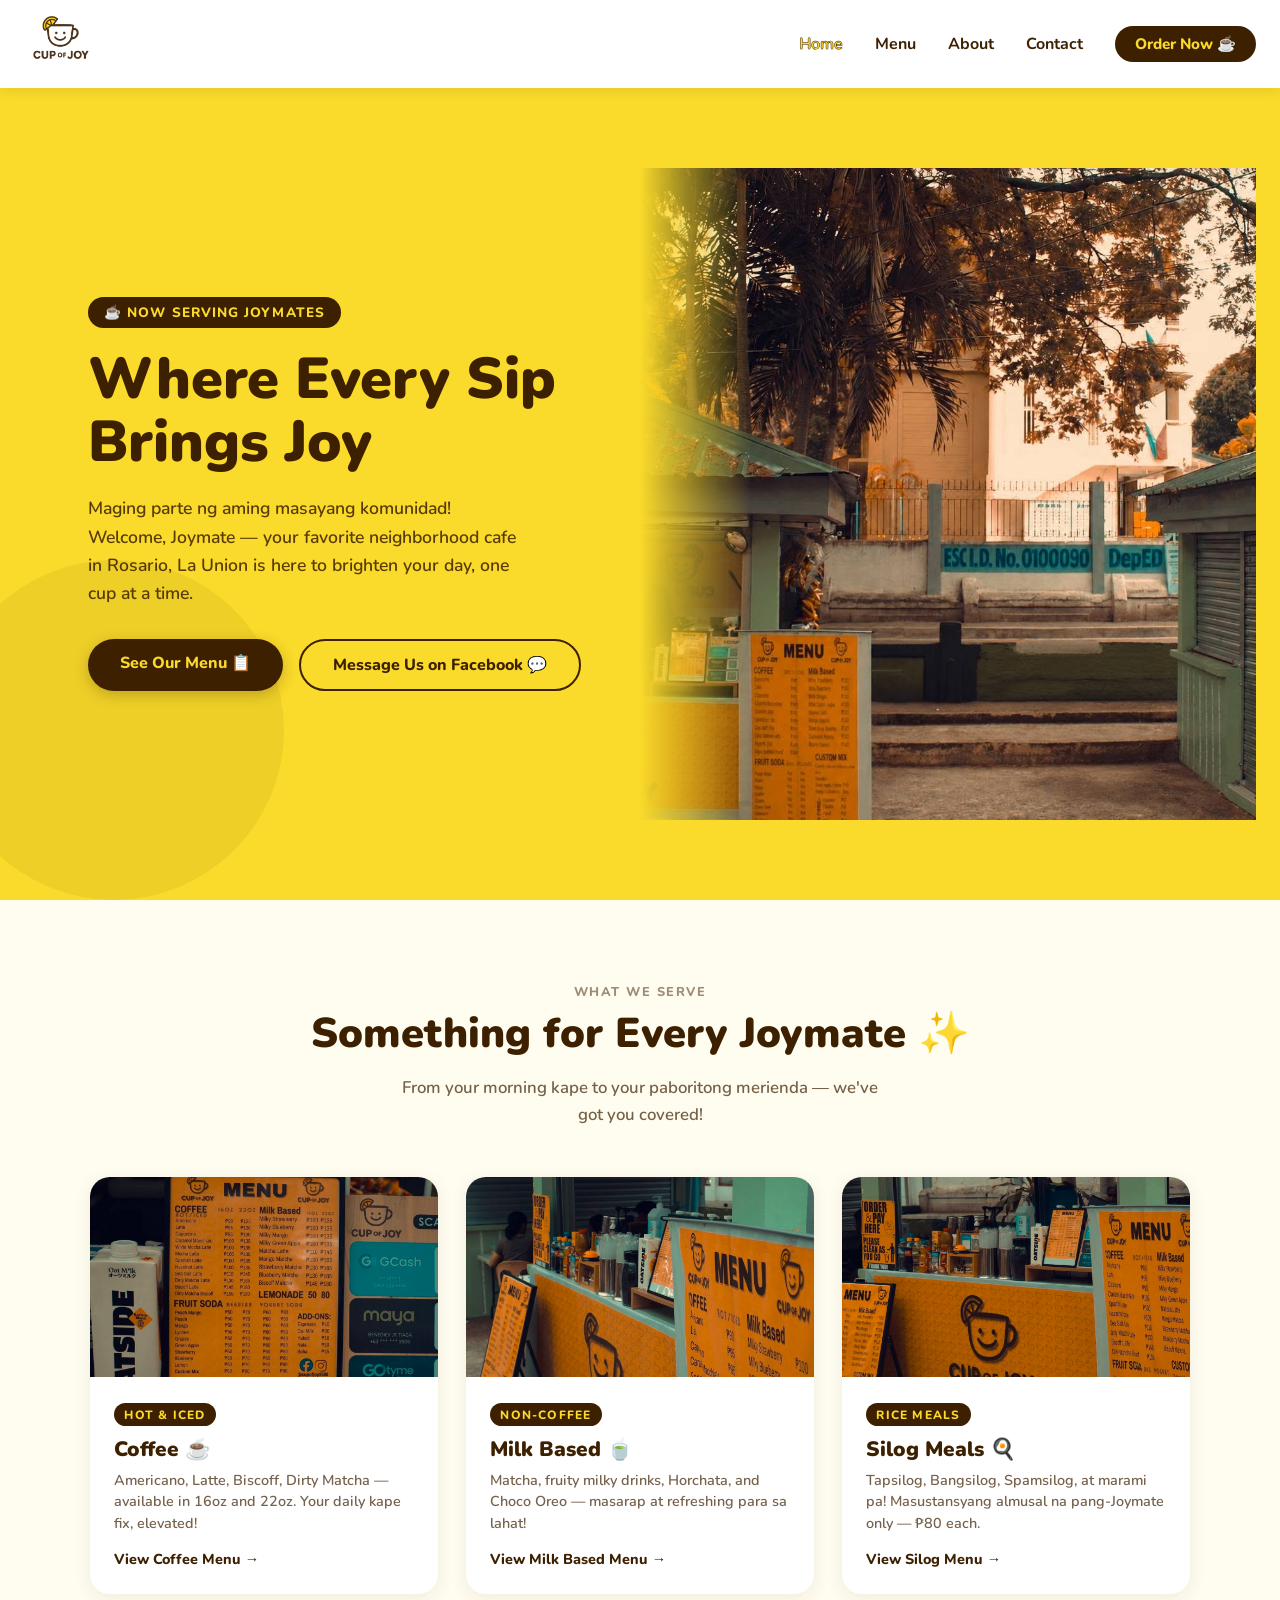
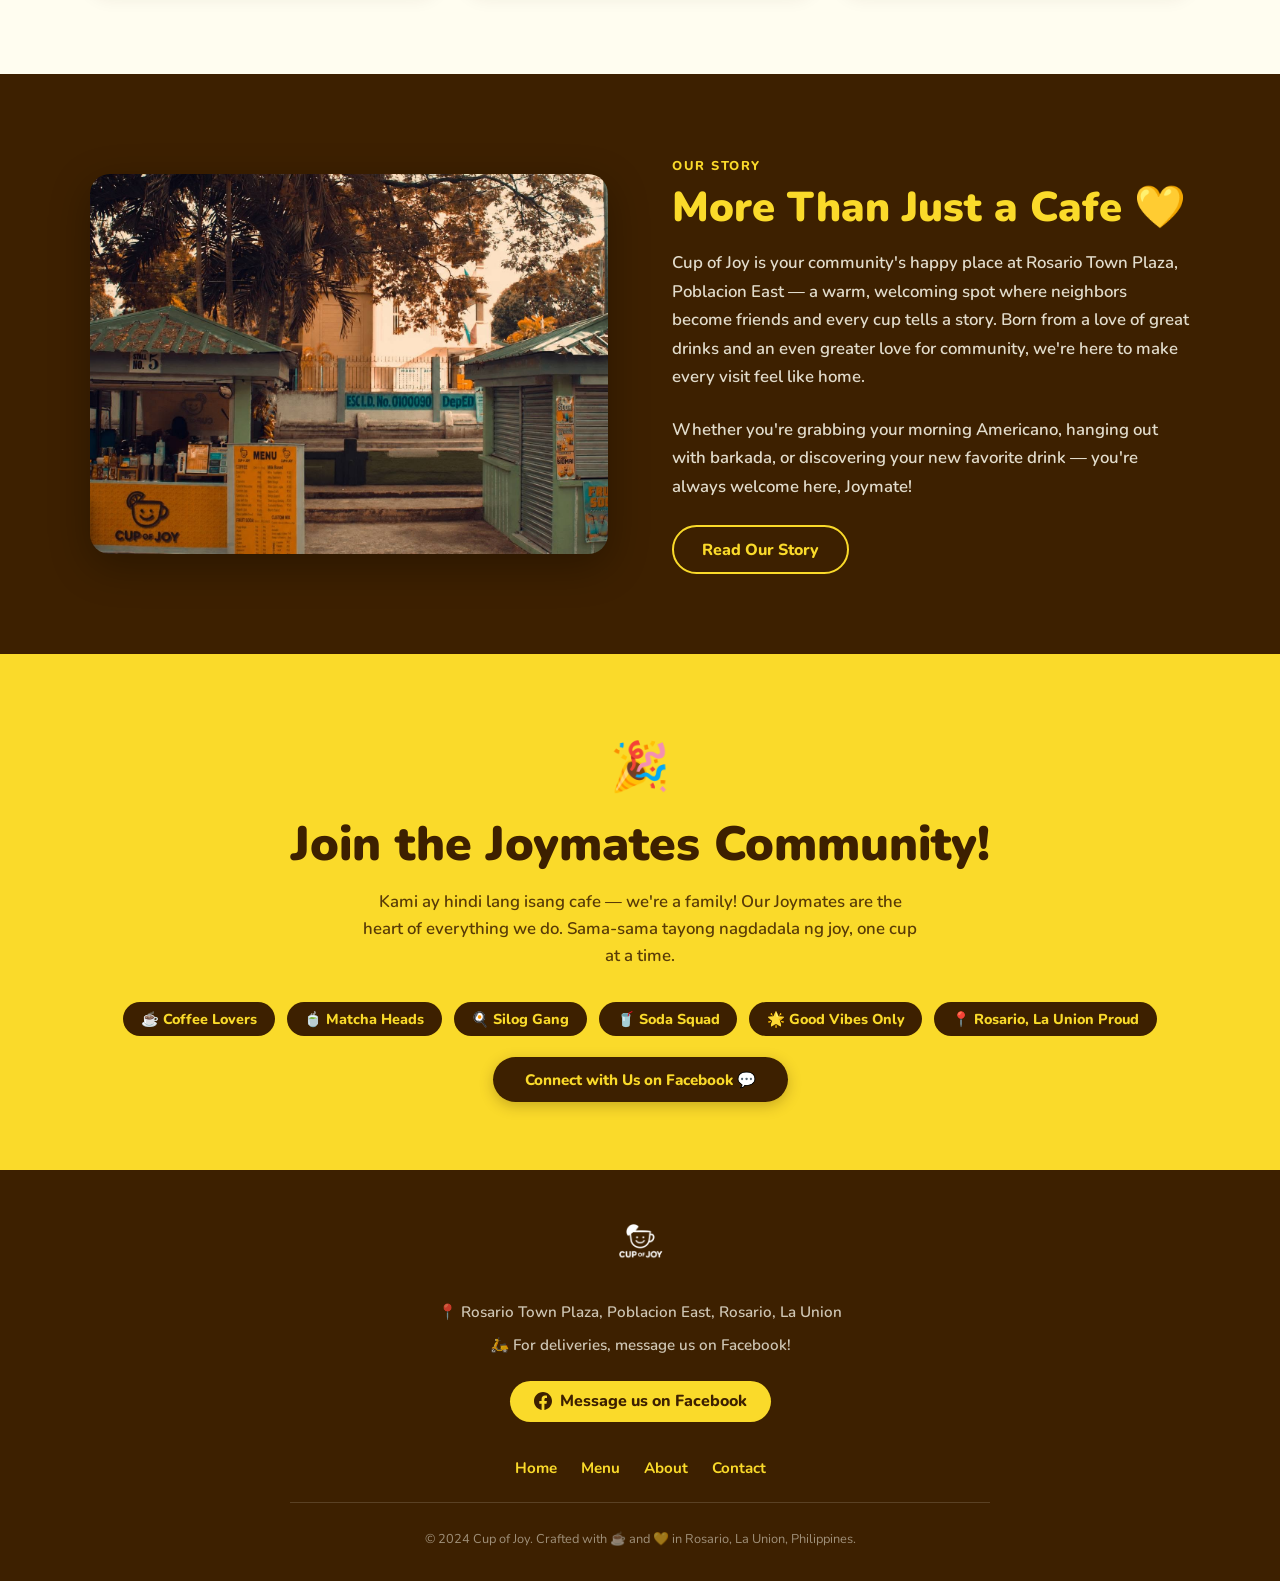
==== index.html @ 7b31b959 "Swap hero image to higher quality stall photo" ====
<!DOCTYPE html>
<html lang="en">
<head>
  <meta charset="UTF-8" />
  <meta name="viewport" content="width=device-width, initial-scale=1.0" />
  <title>Cup of Joy — Where Every Sip Brings Joy</title>
  <link rel="icon" type="image/png" href="cup_of_Joy_Logo.png" />
  <link rel="preconnect" href="https://fonts.googleapis.com" />
  <link rel="preconnect" href="https://fonts.gstatic.com" crossorigin />
  <link href="https://fonts.googleapis.com/css2?family=Nunito:wght@400;600;700;800;900&display=swap" rel="stylesheet" />
  <style>
    *, *::before, *::after { box-sizing: border-box; margin: 0; padding: 0; }

    :root {
      --yellow: #FADA2A;
      --brown: #3D2000;
      --cream: #FFFDF0;
      --brown-light: #6b3a00;
    }

    html { scroll-behavior: smooth; }

    body {
      font-family: 'Nunito', sans-serif;
      background: var(--cream);
      color: var(--brown);
      overflow-x: hidden;
    }

    /* ── NAV ── */
    nav {
      position: sticky;
      top: 0;
      z-index: 100;
      background: #fff;
      box-shadow: 0 2px 12px rgba(61,32,0,.10);
      padding: 0 1.5rem;
      display: flex;
      align-items: center;
      justify-content: space-between;
      height: 88px;
    }

    .nav-logo img { height: 72px; display: block; }

    .nav-links {
      display: flex;
      align-items: center;
      gap: 2rem;
      list-style: none;
    }

    .nav-links a {
      text-decoration: none;
      font-weight: 700;
      color: var(--brown);
      font-size: 1rem;
      transition: color .2s;
    }

    .nav-links a:hover { color: var(--brown-light); }

    .nav-links a.active { color: var(--yellow); -webkit-text-stroke: .5px var(--brown); }

    .btn-order {
      background: var(--brown);
      color: var(--yellow) !important;
      padding: .5rem 1.25rem;
      border-radius: 50px;
      font-weight: 800 !important;
      font-size: .95rem !important;
      transition: background .2s, transform .15s !important;
    }

    .btn-order:hover { background: var(--brown-light) !important; transform: scale(1.04); }

    .hamburger {
      display: none;
      flex-direction: column;
      gap: 5px;
      cursor: pointer;
      padding: 4px;
      background: none;
      border: none;
    }

    .hamburger span {
      display: block;
      width: 26px;
      height: 3px;
      background: var(--brown);
      border-radius: 3px;
      transition: all .3s;
    }

    .hamburger.open span:nth-child(1) { transform: translateY(8px) rotate(45deg); }
    .hamburger.open span:nth-child(2) { opacity: 0; }
    .hamburger.open span:nth-child(3) { transform: translateY(-8px) rotate(-45deg); }

    .mobile-menu {
      display: none;
      flex-direction: column;
      background: #fff;
      position: absolute;
      top: 68px;
      left: 0;
      width: 100%;
      padding: 1rem 1.5rem 1.5rem;
      box-shadow: 0 8px 24px rgba(61,32,0,.12);
      gap: .75rem;
      z-index: 99;
    }

    .mobile-menu.open { display: flex; }
    .mobile-menu a {
      text-decoration: none;
      font-weight: 700;
      color: var(--brown);
      font-size: 1.1rem;
      padding: .4rem 0;
      border-bottom: 1px solid #f0e8d0;
    }
    .mobile-menu .btn-order {
      text-align: center;
      background: var(--brown);
      color: var(--yellow) !important;
      padding: .6rem 1.25rem;
      border-radius: 50px;
      margin-top: .25rem;
      border-bottom: none !important;
    }

    /* ── HERO ── */
    .hero {
      background: var(--yellow);
      min-height: calc(100vh - 88px);
      display: grid;
      grid-template-columns: 1fr 1fr;
      overflow: hidden;
    }

    .hero-left {
      display: flex;
      flex-direction: column;
      justify-content: center;
      padding: 4rem 3rem 4rem 5vw;
      position: relative;
      z-index: 1;
    }

    .hero-left::before {
      content: '';
      position: absolute;
      width: 340px;
      height: 340px;
      background: rgba(61,32,0,.06);
      border-radius: 50%;
      bottom: -80px;
      left: -80px;
      z-index: 0;
    }

    .hero-right {
      position: relative;
      overflow: hidden;
    }

    .hero-right img {
      width: 100%;
      height: 100%;
      object-fit: cover;
      object-position: center;
      display: block;
    }

    .hero-right::after {
      content: '';
      position: absolute;
      inset: 0;
      background: linear-gradient(to right, var(--yellow) 0%, transparent 18%);
    }

    .hero-content { position: relative; z-index: 1; }

    .hero-badge {
      display: inline-block;
      background: var(--brown);
      color: var(--yellow);
      font-size: .85rem;
      font-weight: 800;
      letter-spacing: .08em;
      text-transform: uppercase;
      padding: .35rem 1rem;
      border-radius: 50px;
      margin-bottom: 1.25rem;
    }

    .hero h1 {
      font-size: clamp(2.4rem, 4.5vw, 4rem);
      font-weight: 900;
      color: var(--brown);
      line-height: 1.1;
      margin-bottom: 1.25rem;
    }

    .hero p {
      font-size: 1.1rem;
      color: var(--brown);
      opacity: .85;
      max-width: 440px;
      margin-bottom: 2rem;
      font-weight: 600;
      line-height: 1.6;
    }

    .hero-ctas { display: flex; gap: 1rem; flex-wrap: wrap; }

    .cta-primary {
      background: var(--brown);
      color: var(--yellow);
      text-decoration: none;
      font-weight: 800;
      font-size: 1rem;
      padding: .8rem 2rem;
      border-radius: 50px;
      transition: transform .2s, box-shadow .2s;
      box-shadow: 0 4px 14px rgba(61,32,0,.25);
    }

    .cta-primary:hover { transform: translateY(-3px); box-shadow: 0 8px 22px rgba(61,32,0,.3); }

    .cta-secondary {
      background: transparent;
      border: 2.5px solid var(--brown);
      color: var(--brown);
      text-decoration: none;
      font-weight: 800;
      font-size: 1rem;
      padding: .8rem 2rem;
      border-radius: 50px;
      transition: background .2s, transform .2s;
    }

    .cta-secondary:hover { background: rgba(61,32,0,.08); transform: translateY(-3px); }

    /* ── SECTION STYLES ── */
    section { padding: 5rem 1.5rem; }

    .section-inner { max-width: 1100px; margin: 0 auto; }

    .section-label {
      display: inline-block;
      font-size: .8rem;
      font-weight: 800;
      letter-spacing: .12em;
      text-transform: uppercase;
      color: var(--brown);
      opacity: .5;
      margin-bottom: .5rem;
    }

    .section-title {
      font-size: clamp(1.8rem, 4vw, 2.6rem);
      font-weight: 900;
      color: var(--brown);
      margin-bottom: 1rem;
      line-height: 1.2;
    }

    .section-subtitle {
      font-size: 1.05rem;
      color: var(--brown);
      opacity: .7;
      max-width: 500px;
      line-height: 1.6;
      font-weight: 600;
    }

    /* ── FEATURED CARDS ── */
    .featured { background: var(--cream); }

    .featured-header { text-align: center; margin-bottom: 3rem; }

    .cards-grid {
      display: grid;
      grid-template-columns: repeat(auto-fit, minmax(280px, 1fr));
      gap: 1.75rem;
    }

    .card {
      background: #fff;
      border-radius: 20px;
      overflow: hidden;
      box-shadow: 0 4px 18px rgba(61,32,0,.08);
      transition: transform .25s, box-shadow .25s;
      cursor: pointer;
      text-decoration: none;
      display: block;
    }

    .card:hover { transform: translateY(-6px); box-shadow: 0 12px 32px rgba(61,32,0,.16); }

    .card-img {
      width: 100%;
      height: 200px;
      object-fit: cover;
    }

    .card-body { padding: 1.25rem 1.5rem 1.5rem; }

    .card-tag {
      font-size: .75rem;
      font-weight: 800;
      letter-spacing: .1em;
      text-transform: uppercase;
      color: var(--yellow);
      background: var(--brown);
      padding: .2rem .65rem;
      border-radius: 50px;
      display: inline-block;
      margin-bottom: .6rem;
    }

    .card-title {
      font-size: 1.3rem;
      font-weight: 900;
      color: var(--brown);
      margin-bottom: .4rem;
    }

    .card-desc {
      font-size: .9rem;
      color: var(--brown);
      opacity: .7;
      line-height: 1.5;
      font-weight: 600;
    }

    .card-cta {
      display: inline-flex;
      align-items: center;
      gap: .3rem;
      margin-top: .9rem;
      font-size: .9rem;
      font-weight: 800;
      color: var(--brown);
      text-decoration: none;
    }

    .card-cta::after { content: '→'; transition: transform .2s; }
    .card:hover .card-cta::after { transform: translateX(4px); }

    /* ── ABOUT TEASER ── */
    .about-teaser {
      background: var(--brown);
      color: var(--cream);
    }

    .about-teaser-inner {
      max-width: 1100px;
      margin: 0 auto;
      display: grid;
      grid-template-columns: 1fr 1fr;
      gap: 4rem;
      align-items: center;
    }

    .about-teaser img {
      width: 100%;
      height: 380px;
      object-fit: cover;
      border-radius: 20px;
      box-shadow: 0 12px 40px rgba(0,0,0,.3);
    }

    .about-text .section-label { color: var(--yellow); opacity: 1; }
    .about-text .section-title { color: var(--yellow); }
    .about-text p {
      color: var(--cream);
      opacity: .85;
      font-size: 1.05rem;
      line-height: 1.7;
      font-weight: 600;
      margin-bottom: 1.5rem;
    }

    .btn-outline-yellow {
      display: inline-block;
      border: 2.5px solid var(--yellow);
      color: var(--yellow);
      text-decoration: none;
      font-weight: 800;
      padding: .7rem 1.75rem;
      border-radius: 50px;
      transition: background .2s, color .2s, transform .2s;
    }

    .btn-outline-yellow:hover {
      background: var(--yellow);
      color: var(--brown);
      transform: translateY(-2px);
    }

    /* ── JOYMATES ── */
    .joymates { background: var(--yellow); text-align: center; }

    .joymates-emoji { font-size: 3rem; margin-bottom: 1rem; }

    .joymates .section-title { font-size: clamp(2rem, 5vw, 3rem); }

    .joymates .section-subtitle {
      margin: 0 auto 2rem;
      max-width: 560px;
      color: var(--brown);
      opacity: .85;
    }

    .joymates-badges {
      display: flex;
      flex-wrap: wrap;
      gap: .75rem;
      justify-content: center;
      margin-bottom: 2rem;
    }

    .joymates-badges span {
      background: var(--brown);
      color: var(--yellow);
      font-weight: 800;
      font-size: .9rem;
      padding: .45rem 1.1rem;
      border-radius: 50px;
    }

    /* ── FOOTER ── */
    footer {
      background: var(--brown);
      color: var(--cream);
      padding: 3rem 1.5rem 2rem;
      text-align: center;
    }

    .footer-inner { max-width: 700px; margin: 0 auto; }

    footer img { height: 56px; margin-bottom: 1.25rem; }

    footer p {
      font-size: .95rem;
      opacity: .75;
      line-height: 1.7;
      font-weight: 600;
      margin-bottom: .4rem;
    }

    .footer-links {
      display: flex;
      gap: 1.5rem;
      justify-content: center;
      margin: 1.25rem 0;
      flex-wrap: wrap;
    }

    .footer-links a {
      color: var(--yellow);
      text-decoration: none;
      font-weight: 700;
      font-size: .95rem;
      transition: opacity .2s;
    }

    .footer-links a:hover { opacity: .75; }

    .fb-link {
      display: inline-flex;
      align-items: center;
      gap: .5rem;
      background: var(--yellow);
      color: var(--brown);
      font-weight: 800;
      text-decoration: none;
      padding: .6rem 1.5rem;
      border-radius: 50px;
      margin: 1rem 0;
      transition: transform .2s, opacity .2s;
    }

    .fb-link:hover { transform: scale(1.04); opacity: .9; }

    footer hr { border: none; border-top: 1px solid rgba(255,253,240,.15); margin: 1.5rem 0; }

    footer small { font-size: .8rem; opacity: .5; }

    /* ── RESPONSIVE ── */
    @media (max-width: 768px) {
      .nav-links { display: none; }
      .hamburger { display: flex; }
      .hero { grid-template-columns: 1fr; min-height: auto; }
      .hero-left { padding: 3rem 1.5rem 2rem; }
      .hero-left::before { display: none; }
      .hero-right { height: 260px; }
      .hero-right::after { background: linear-gradient(to bottom, var(--yellow) 0%, transparent 30%); }
      .hero h1 { font-size: 2.2rem; }
      .about-teaser-inner { grid-template-columns: 1fr; gap: 2rem; }
      .about-teaser img { height: 240px; }
      section { padding: 3.5rem 1.25rem; }
    }
  </style>
</head>
<body>

<!-- NAV -->
<nav>
  <a class="nav-logo" href="index.html">
    <img src="Logo.png" alt="Cup of Joy Logo" />
  </a>
  <ul class="nav-links">
    <li><a href="index.html" class="active">Home</a></li>
    <li><a href="menu.html">Menu</a></li>
    <li><a href="about.html">About</a></li>
    <li><a href="contact.html">Contact</a></li>
    <li><a href="menu.html" class="btn-order">Order Now ☕</a></li>
  </ul>
  <button class="hamburger" id="hamburger" aria-label="Menu">
    <span></span><span></span><span></span>
  </button>
</nav>

<div class="mobile-menu" id="mobileMenu">
  <a href="index.html">Home</a>
  <a href="menu.html">Menu</a>
  <a href="about.html">About</a>
  <a href="contact.html">Contact</a>
  <a href="menu.html" class="btn-order">Order Now ☕</a>
</div>

<!-- HERO -->
<section class="hero">
  <div class="hero-left">
    <div class="hero-content">
      <div class="hero-badge">☕ Now Serving Joymates</div>
      <h1>Where Every Sip<br />Brings Joy</h1>
      <p>Maging parte ng aming masayang komunidad! Welcome, Joymate — your favorite neighborhood cafe in Rosario, La Union is here to brighten your day, one cup at a time.</p>
      <div class="hero-ctas">
        <a href="menu.html" class="cta-primary">See Our Menu 📋</a>
        <a href="https://www.facebook.com/profile.php?id=61579999162949" target="_blank" rel="noopener" class="cta-secondary">Message Us on Facebook 💬</a>
      </div>
    </div>
  </div>
  <div class="hero-right">
    <img src="images/720179714_122136762452999972_4347289071325033896_n.jpg" alt="Cup of Joy stall" />
  </div>
</section>

<!-- FEATURED CATEGORIES -->
<section class="featured">
  <div class="section-inner">
    <div class="featured-header">
      <div class="section-label">What We Serve</div>
      <h2 class="section-title">Something for Every Joymate ✨</h2>
      <p class="section-subtitle" style="margin:0 auto;">From your morning kape to your paboritong merienda — we've got you covered!</p>
    </div>
    <div class="cards-grid">
      <a href="menu.html#coffee" class="card">
        <img
          class="card-img"
          src="images/717167962_122136762668999972_3014682394550001741_n.jpg"
          alt="Coffee"
          loading="lazy"
        />
        <div class="card-body">
          <span class="card-tag">Hot & Iced</span>
          <div class="card-title">Coffee ☕</div>
          <p class="card-desc">Americano, Latte, Biscoff, Dirty Matcha — available in 16oz and 22oz. Your daily kape fix, elevated!</p>
          <span class="card-cta">View Coffee Menu</span>
        </div>
      </a>
      <a href="menu.html#milkbased" class="card">
        <img
          class="card-img"
          src="images/719160860_122136762626999972_469841557571433777_n.jpg"
          alt="Milk Based Drinks"
          loading="lazy"
        />
        <div class="card-body">
          <span class="card-tag">Non-Coffee</span>
          <div class="card-title">Milk Based 🍵</div>
          <p class="card-desc">Matcha, fruity milky drinks, Horchata, and Choco Oreo — masarap at refreshing para sa lahat!</p>
          <span class="card-cta">View Milk Based Menu</span>
        </div>
      </a>
      <a href="menu.html#silog" class="card">
        <img
          class="card-img"
          src="images/720019574_122136762494999972_6137168298143033324_n.jpg"
          alt="Silog Meals"
          loading="lazy"
        />
        <div class="card-body">
          <span class="card-tag">Rice Meals</span>
          <div class="card-title">Silog Meals 🍳</div>
          <p class="card-desc">Tapsilog, Bangsilog, Spamsilog, at marami pa! Masustansyang almusal na pang-Joymate only — ₱80 each.</p>
          <span class="card-cta">View Silog Menu</span>
        </div>
      </a>
    </div>
  </div>
</section>

<!-- ABOUT TEASER -->
<section class="about-teaser">
  <div class="about-teaser-inner">
    <img
      src="images/720179714_122136762452999972_4347289071325033896_n.jpg"
      alt="Cup of Joy stall"
      loading="lazy"
    />
    <div class="about-text">
      <div class="section-label">Our Story</div>
      <h2 class="section-title">More Than Just a Cafe 💛</h2>
      <p>Cup of Joy is your community's happy place at Rosario Town Plaza, Poblacion East — a warm, welcoming spot where neighbors become friends and every cup tells a story. Born from a love of great drinks and an even greater love for community, we're here to make every visit feel like home.</p>
      <p>Whether you're grabbing your morning Americano, hanging out with barkada, or discovering your new favorite drink — you're always welcome here, Joymate!</p>
      <a href="about.html" class="btn-outline-yellow">Read Our Story</a>
    </div>
  </div>
</section>

<!-- JOYMATES SECTION -->
<section class="joymates">
  <div class="section-inner">
    <div class="joymates-emoji">🎉</div>
    <h2 class="section-title">Join the Joymates Community!</h2>
    <p class="section-subtitle">Kami ay hindi lang isang cafe — we're a family! Our Joymates are the heart of everything we do. Sama-sama tayong nagdadala ng joy, one cup at a time.</p>
    <div class="joymates-badges">
      <span>☕ Coffee Lovers</span>
      <span>🍵 Matcha Heads</span>
      <span>🍳 Silog Gang</span>
      <span>🥤 Soda Squad</span>
      <span>🌟 Good Vibes Only</span>
      <span>📍 Rosario, La Union Proud</span>
    </div>
    <a href="https://www.facebook.com/profile.php?id=61579999162949" target="_blank" rel="noopener" class="cta-primary" style="font-size:.95rem;">
      Connect with Us on Facebook 💬
    </a>
  </div>
</section>

<!-- FOOTER -->
<footer>
  <div class="footer-inner">
    <img src="Logo.png" alt="Cup of Joy" style="filter:brightness(0) invert(1);" />
    <p>📍 Rosario Town Plaza, Poblacion East, Rosario, La Union</p>
    <p>🛵 For deliveries, message us on Facebook!</p>
    <a href="https://www.facebook.com/profile.php?id=61579999162949" target="_blank" rel="noopener" class="fb-link">
      <svg width="18" height="18" viewBox="0 0 24 24" fill="currentColor"><path d="M24 12.073c0-6.627-5.373-12-12-12s-12 5.373-12 12c0 5.99 4.388 10.954 10.125 11.854v-8.385H7.078v-3.47h3.047V9.43c0-3.007 1.792-4.669 4.533-4.669 1.312 0 2.686.235 2.686.235v2.953H15.83c-1.491 0-1.956.925-1.956 1.874v2.25h3.328l-.532 3.47h-2.796v8.385C19.612 23.027 24 18.062 24 12.073z"/></svg>
      Message us on Facebook
    </a>
    <div class="footer-links">
      <a href="index.html">Home</a>
      <a href="menu.html">Menu</a>
      <a href="about.html">About</a>
      <a href="contact.html">Contact</a>
    </div>
    <hr />
    <small>© 2024 Cup of Joy. Crafted with ☕ and 💛 in Rosario, La Union, Philippines.</small>
  </div>
</footer>

<script>
  const hamburger = document.getElementById('hamburger');
  const mobileMenu = document.getElementById('mobileMenu');

  hamburger.addEventListener('click', () => {
    hamburger.classList.toggle('open');
    mobileMenu.classList.toggle('open');
  });

  // Close mobile menu on link click
  mobileMenu.querySelectorAll('a').forEach(link => {
    link.addEventListener('click', () => {
      hamburger.classList.remove('open');
      mobileMenu.classList.remove('open');
    });
  });
</script>
</body>
</html>
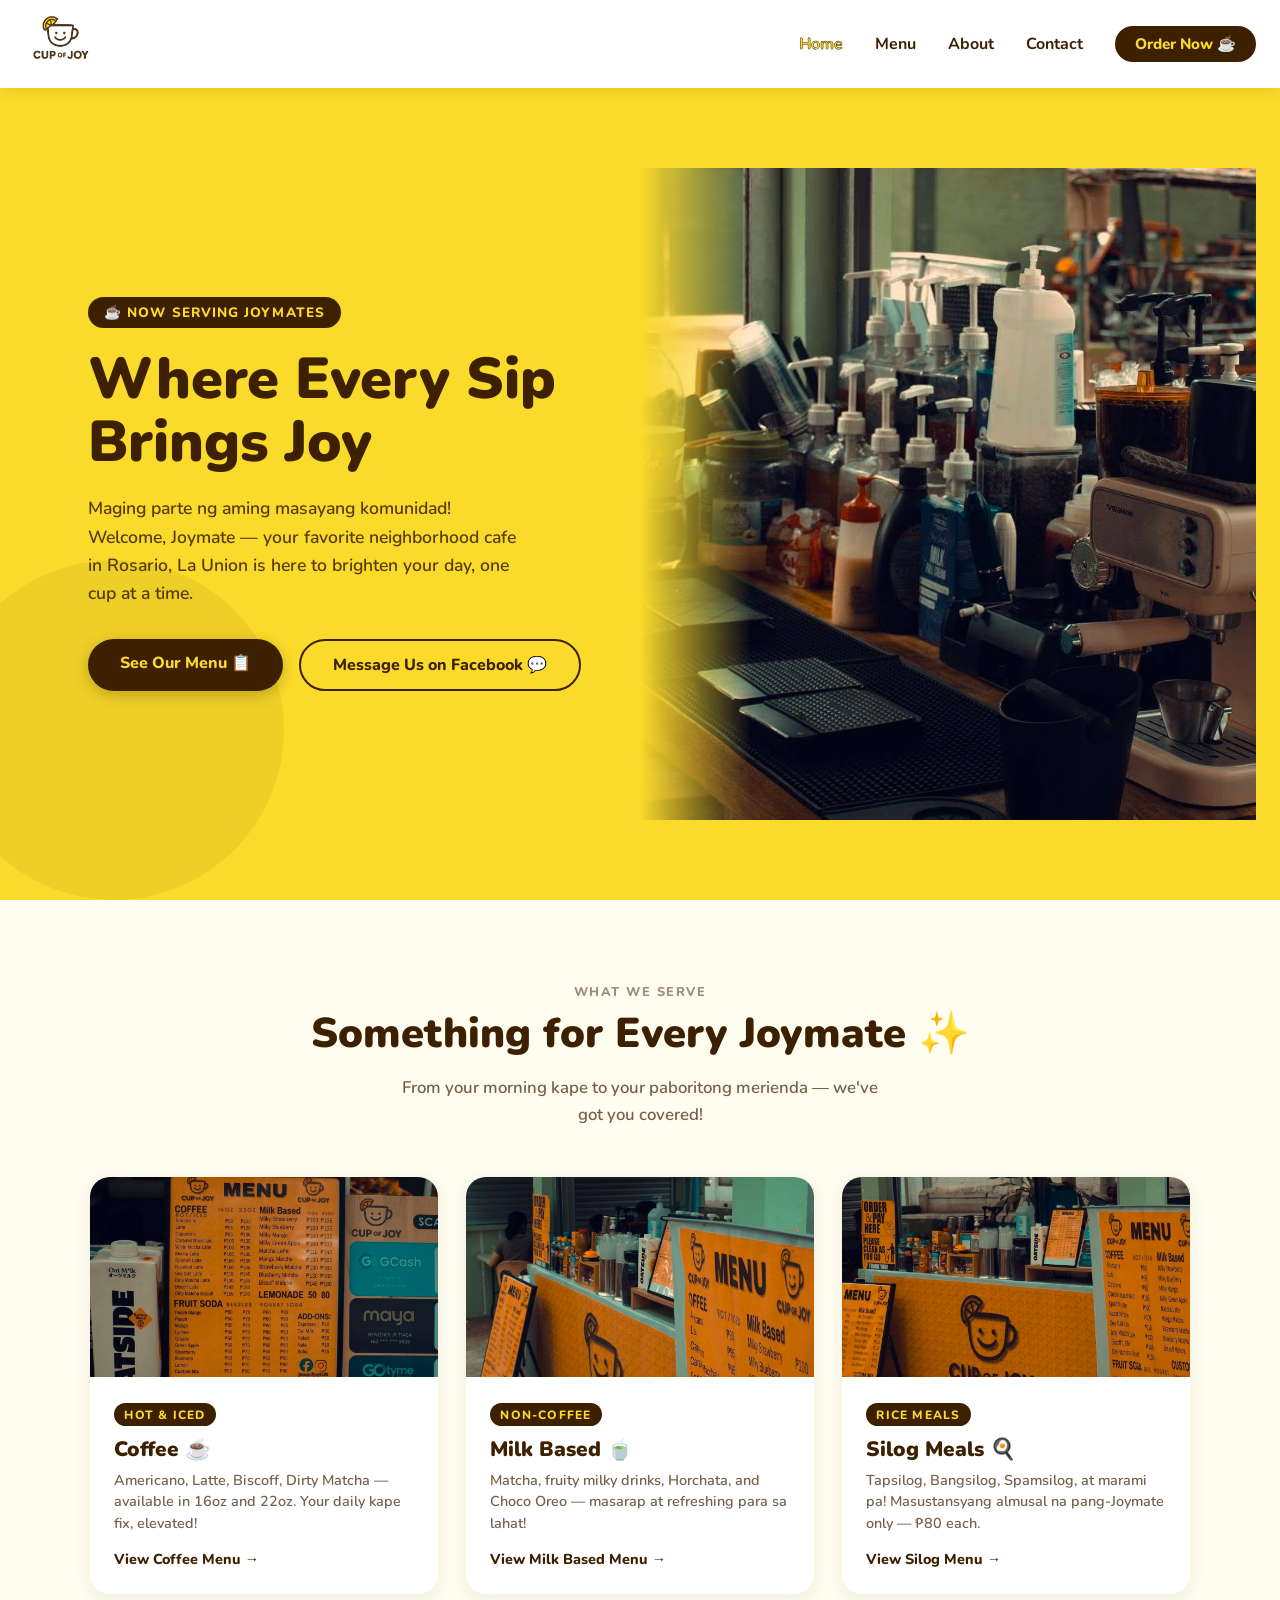
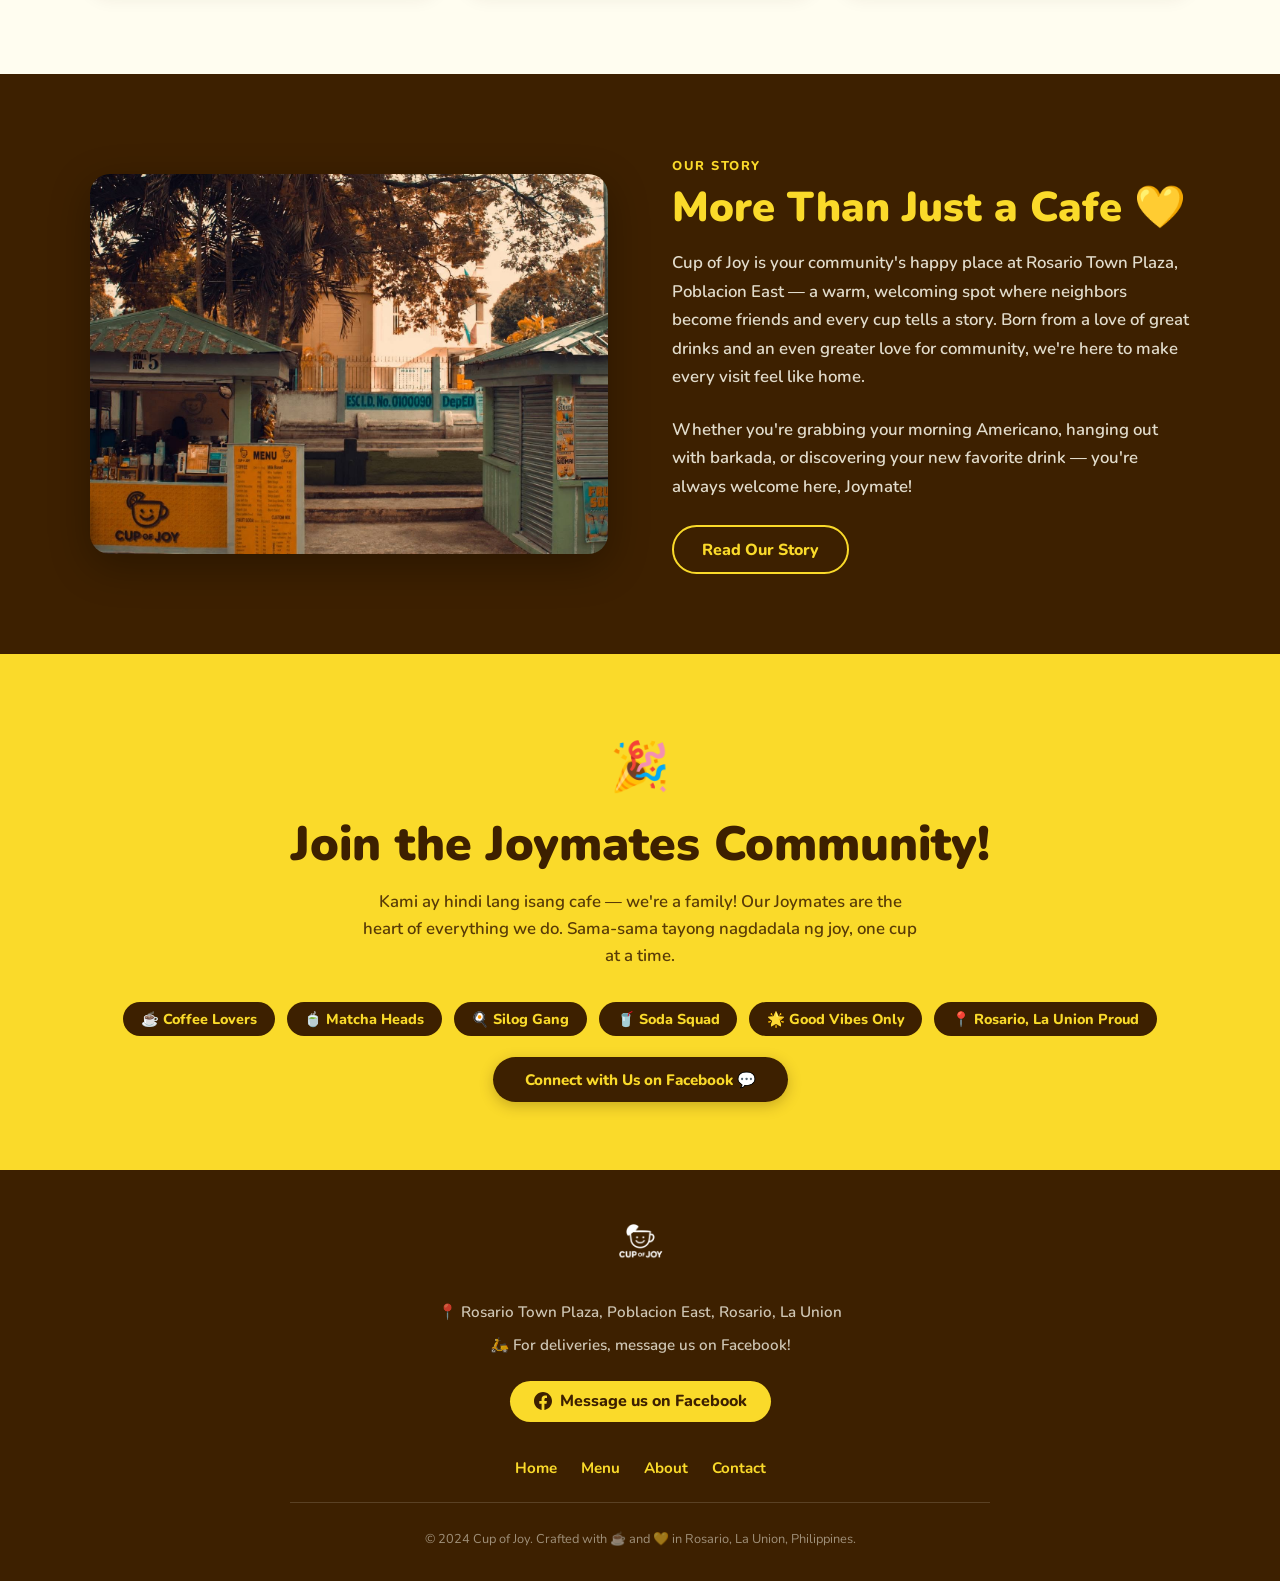
==== commit b2a0f71c: "Try different hero image" ====
--- a/index.html
+++ b/index.html
@@ -547,7 +547,7 @@
     </div>
   </div>
   <div class="hero-right">
-    <img src="images/720179714_122136762452999972_4347289071325033896_n.jpg" alt="Cup of Joy stall" />
+    <img src="images/722131980_122136762710999972_8720109204925230126_n.jpg" alt="Cup of Joy stall" />
   </div>
 </section>
 
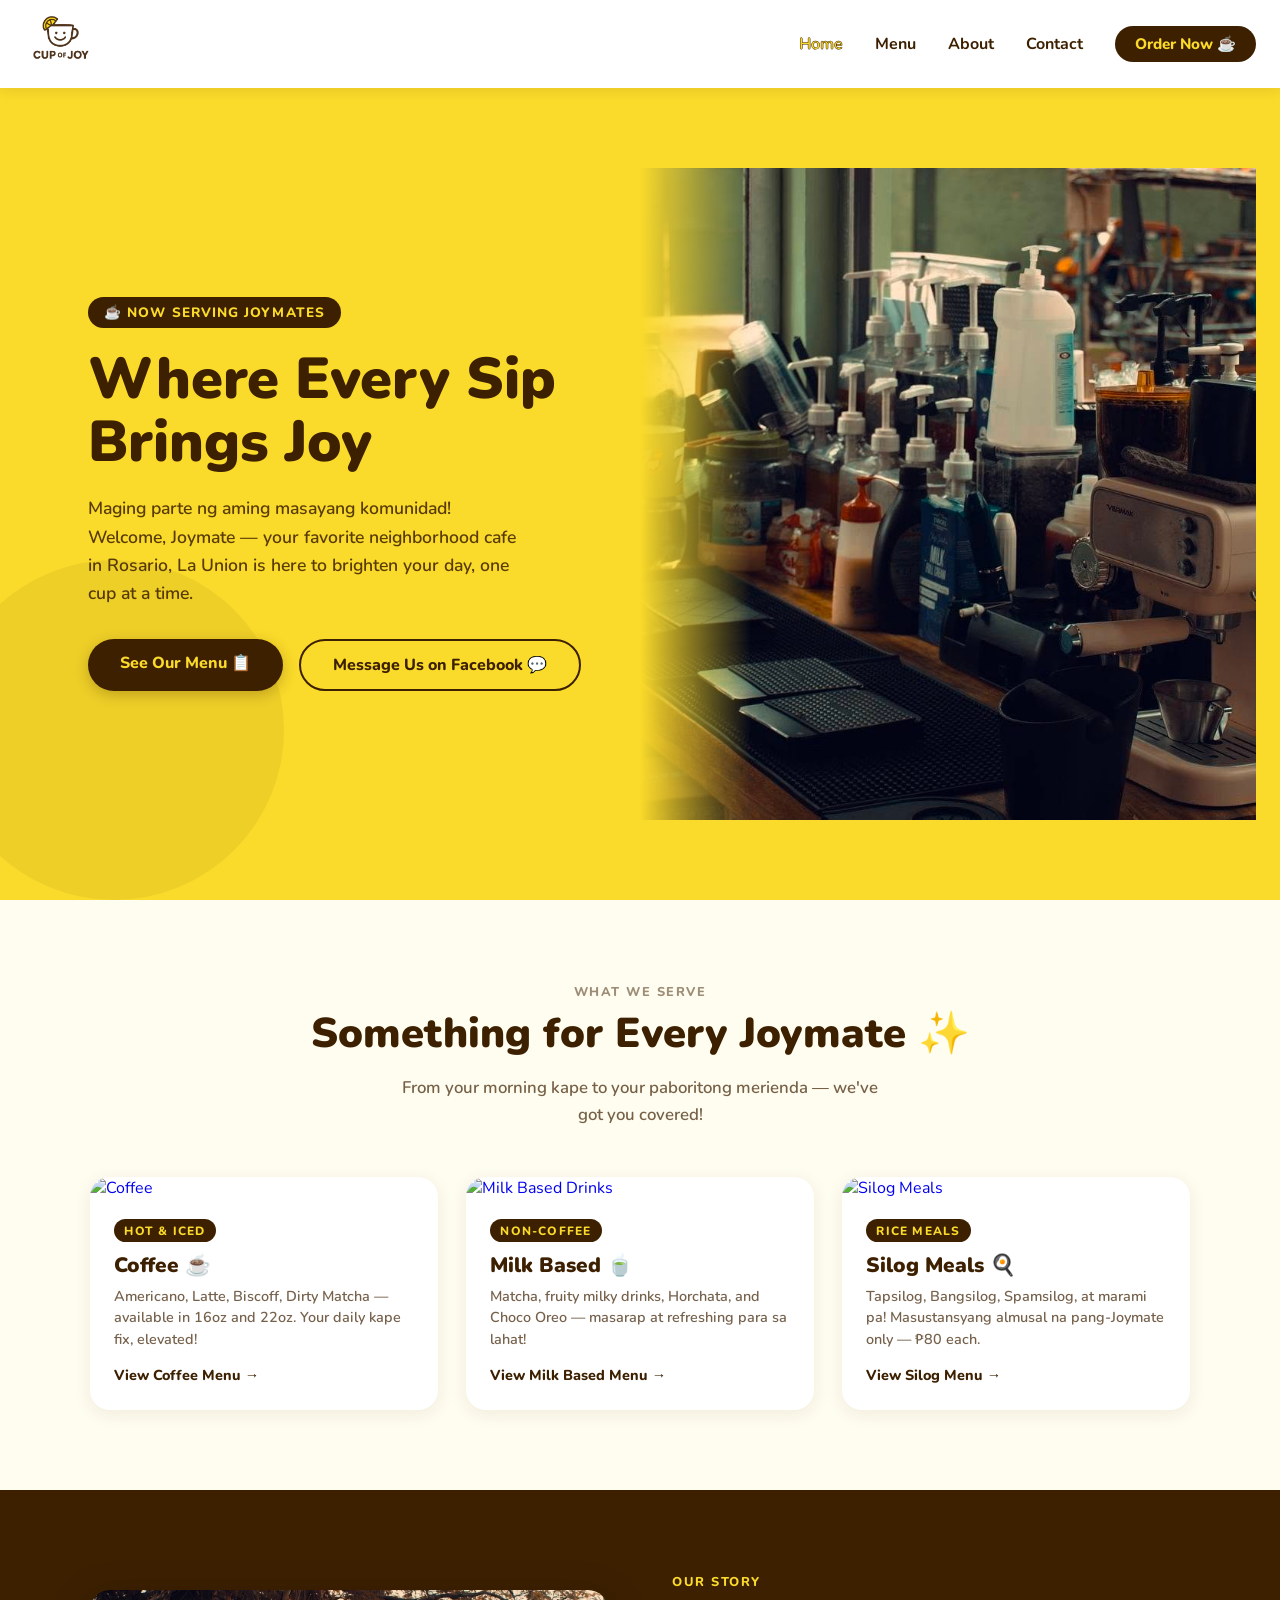
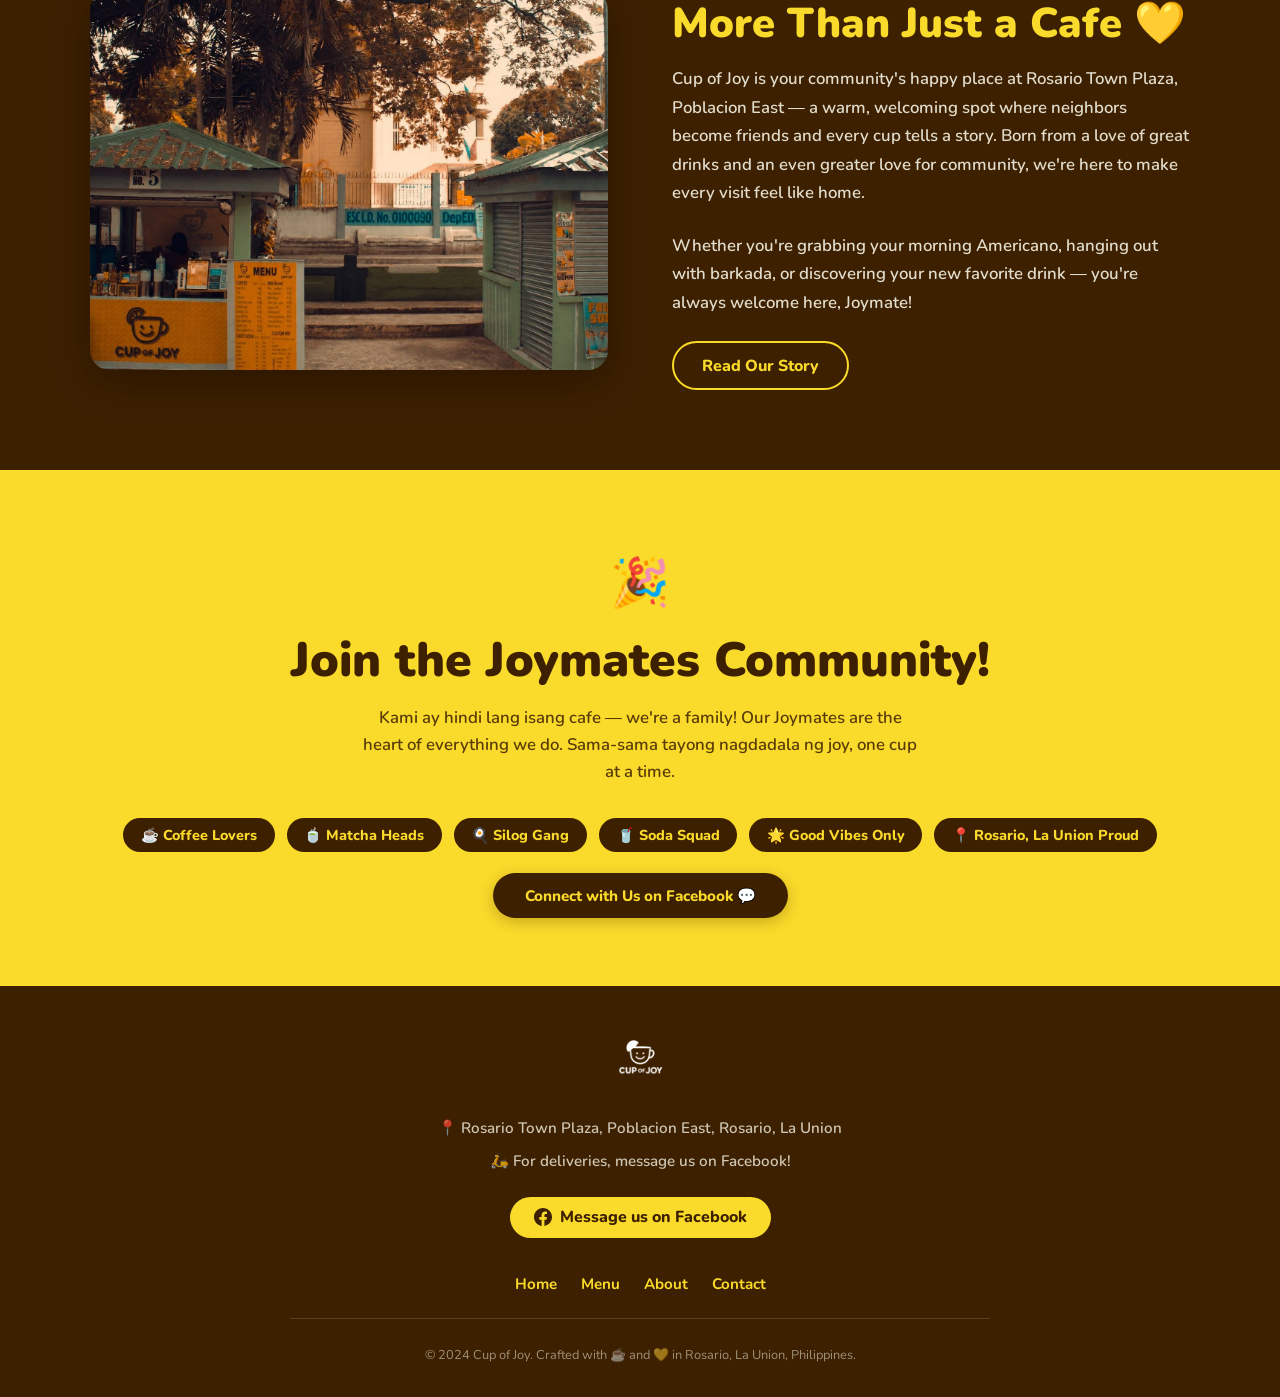
==== commit 3cc91396: "Replace card images with better stock photos" ====
--- a/index.html
+++ b/index.html
@@ -563,7 +563,7 @@
       <a href="menu.html#coffee" class="card">
         <img
           class="card-img"
-          src="images/717167962_122136762668999972_3014682394550001741_n.jpg"
+          src="https://images.unsplash.com/photo-1461023058943-07fcbe16d735?w=600&q=80"
           alt="Coffee"
           loading="lazy"
         />
@@ -577,7 +577,7 @@
       <a href="menu.html#milkbased" class="card">
         <img
           class="card-img"
-          src="images/719160860_122136762626999972_469841557571433777_n.jpg"
+          src="https://images.unsplash.com/photo-1556679343-c7306c1976bc?w=600&q=80"
           alt="Milk Based Drinks"
           loading="lazy"
         />
@@ -591,7 +591,7 @@
       <a href="menu.html#silog" class="card">
         <img
           class="card-img"
-          src="images/720019574_122136762494999972_6137168298143033324_n.jpg"
+          src="https://images.unsplash.com/photo-1482049016688-2d3e1b311543?w=600&q=80"
           alt="Silog Meals"
           loading="lazy"
         />
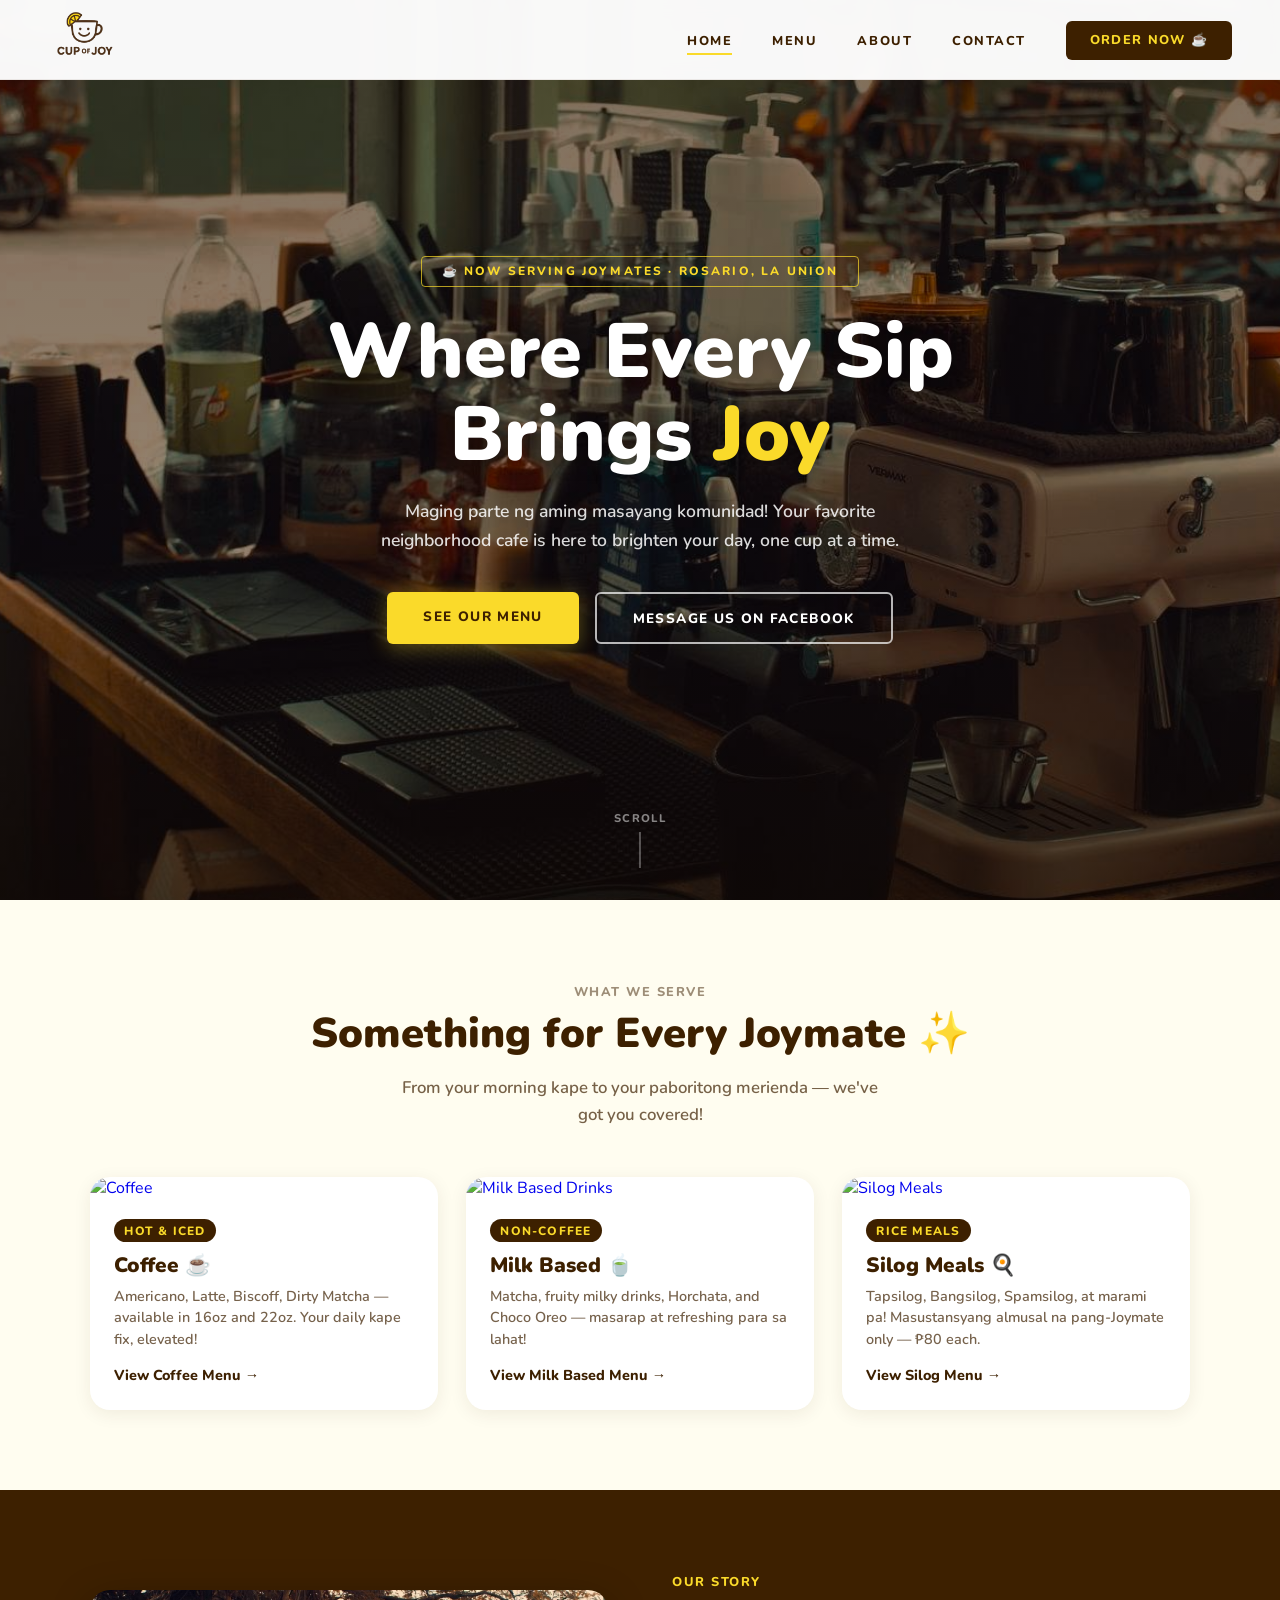
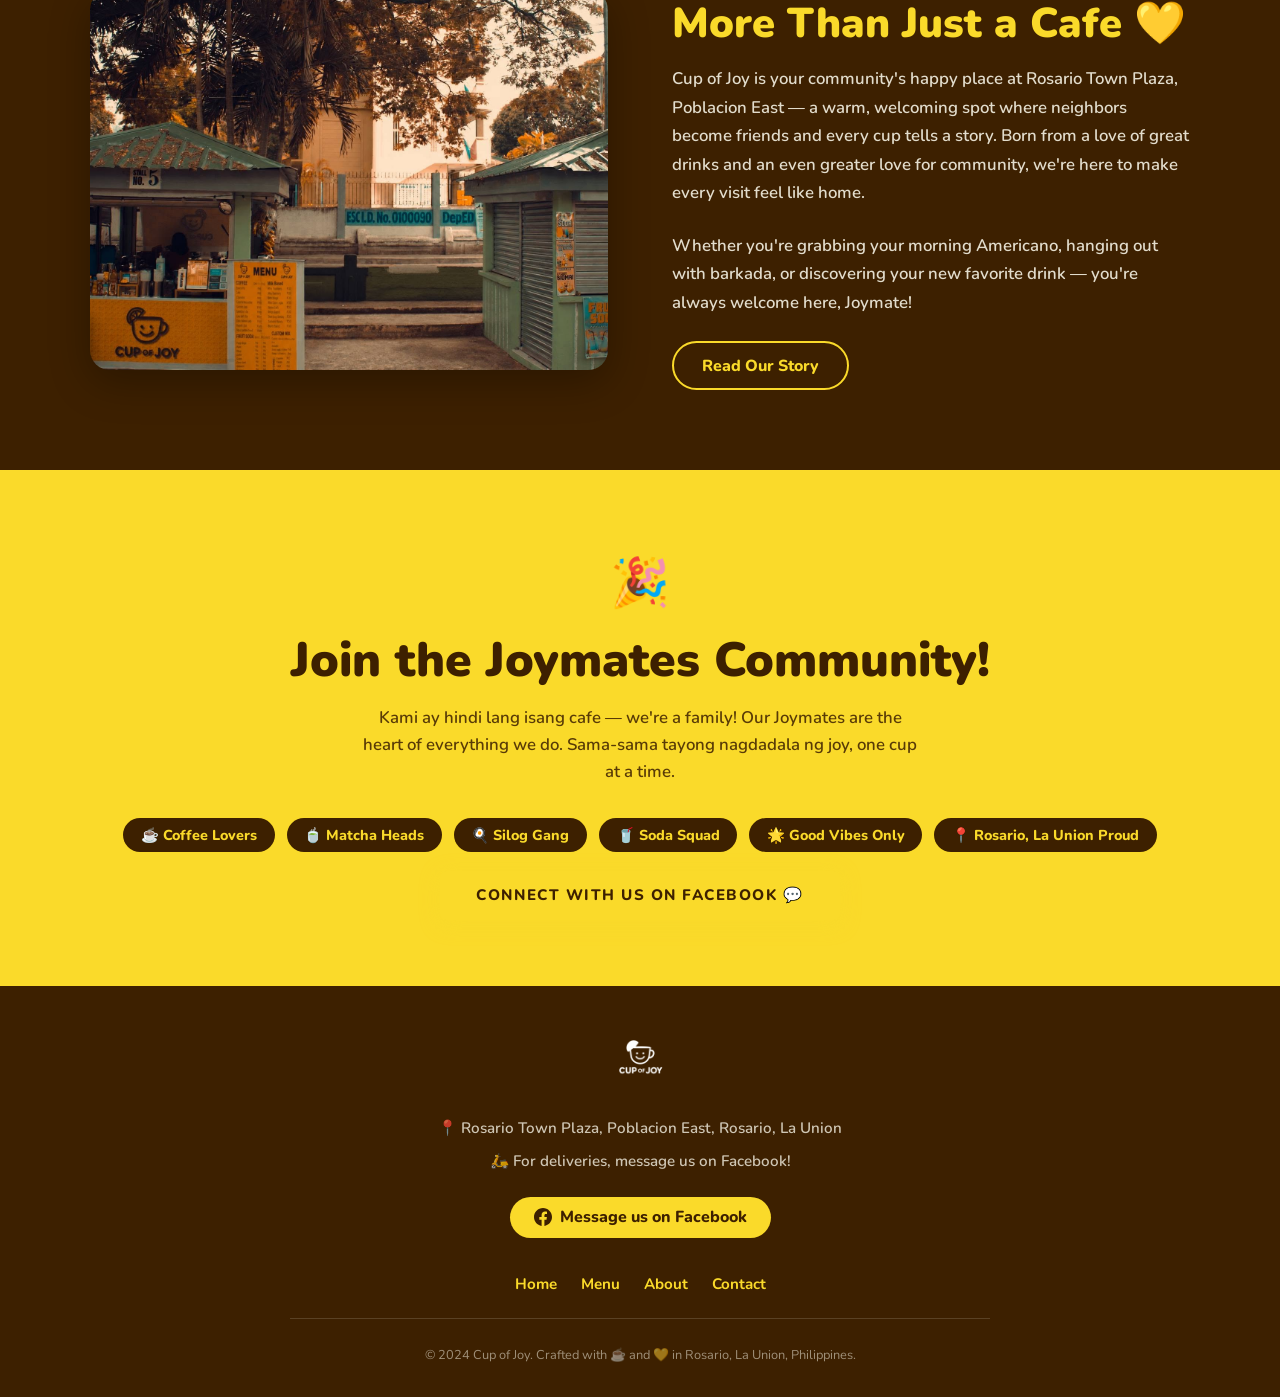
==== commit b9c457c9: "Redesign hero: full-width overlay layout, clean uppercase nav" ====
--- a/index.html
+++ b/index.html
@@ -29,16 +29,19 @@
 
     /* ── NAV ── */
     nav {
-      position: sticky;
+      position: fixed;
       top: 0;
+      left: 0;
+      right: 0;
       z-index: 100;
-      background: #fff;
-      box-shadow: 0 2px 12px rgba(61,32,0,.10);
-      padding: 0 1.5rem;
+      background: rgba(255,255,255,.97);
+      backdrop-filter: blur(8px);
+      border-bottom: 1px solid rgba(61,32,0,.08);
+      padding: 0 3rem;
       display: flex;
       align-items: center;
       justify-content: space-between;
-      height: 88px;
+      height: 80px;
     }
 
     .nav-logo img { height: 72px; display: block; }
@@ -46,33 +49,52 @@
     .nav-links {
       display: flex;
       align-items: center;
-      gap: 2rem;
+      gap: 2.5rem;
       list-style: none;
     }
 
     .nav-links a {
       text-decoration: none;
-      font-weight: 700;
-      color: var(--brown);
-      font-size: 1rem;
+      font-weight: 800;
+      color: var(--brown);
+      font-size: .8rem;
+      letter-spacing: .12em;
+      text-transform: uppercase;
       transition: color .2s;
-    }
-
-    .nav-links a:hover { color: var(--brown-light); }
-
-    .nav-links a.active { color: var(--yellow); -webkit-text-stroke: .5px var(--brown); }
+      position: relative;
+      padding-bottom: 3px;
+    }
+
+    .nav-links a::after {
+      content: '';
+      position: absolute;
+      bottom: -2px;
+      left: 0;
+      width: 0;
+      height: 2px;
+      background: var(--yellow);
+      transition: width .25s;
+    }
+
+    .nav-links a:hover::after,
+    .nav-links a.active::after { width: 100%; }
+
+    .nav-links a:hover { color: var(--brown); }
 
     .btn-order {
-      background: var(--brown);
+      background: var(--brown) !important;
       color: var(--yellow) !important;
-      padding: .5rem 1.25rem;
-      border-radius: 50px;
+      padding: .65rem 1.5rem !important;
+      border-radius: 6px !important;
       font-weight: 800 !important;
-      font-size: .95rem !important;
+      font-size: .8rem !important;
+      letter-spacing: .1em !important;
+      text-transform: uppercase !important;
       transition: background .2s, transform .15s !important;
     }
 
-    .btn-order:hover { background: var(--brown-light) !important; transform: scale(1.04); }
+    .btn-order::after { display: none !important; }
+    .btn-order:hover { background: var(--brown-light) !important; transform: translateY(-1px) !important; }
 
     .hamburger {
       display: none;
@@ -87,22 +109,22 @@
     .hamburger span {
       display: block;
       width: 26px;
-      height: 3px;
+      height: 2.5px;
       background: var(--brown);
       border-radius: 3px;
       transition: all .3s;
     }
 
-    .hamburger.open span:nth-child(1) { transform: translateY(8px) rotate(45deg); }
+    .hamburger.open span:nth-child(1) { transform: translateY(7.5px) rotate(45deg); }
     .hamburger.open span:nth-child(2) { opacity: 0; }
-    .hamburger.open span:nth-child(3) { transform: translateY(-8px) rotate(-45deg); }
+    .hamburger.open span:nth-child(3) { transform: translateY(-7.5px) rotate(-45deg); }
 
     .mobile-menu {
       display: none;
       flex-direction: column;
       background: #fff;
-      position: absolute;
-      top: 68px;
+      position: fixed;
+      top: 80px;
       left: 0;
       width: 100%;
       padding: 1rem 1.5rem 1.5rem;
@@ -114,134 +136,154 @@
     .mobile-menu.open { display: flex; }
     .mobile-menu a {
       text-decoration: none;
-      font-weight: 700;
-      color: var(--brown);
-      font-size: 1.1rem;
-      padding: .4rem 0;
+      font-weight: 800;
+      color: var(--brown);
+      font-size: .9rem;
+      letter-spacing: .1em;
+      text-transform: uppercase;
+      padding: .5rem 0;
       border-bottom: 1px solid #f0e8d0;
     }
     .mobile-menu .btn-order {
       text-align: center;
-      background: var(--brown);
+      background: var(--brown) !important;
       color: var(--yellow) !important;
-      padding: .6rem 1.25rem;
-      border-radius: 50px;
+      padding: .65rem 1.25rem !important;
+      border-radius: 6px !important;
       margin-top: .25rem;
       border-bottom: none !important;
+      letter-spacing: .1em !important;
     }
 
     /* ── HERO ── */
     .hero {
+      position: relative;
+      min-height: 100vh;
+      display: flex;
+      align-items: center;
+      justify-content: center;
+      text-align: center;
+      overflow: hidden;
+    }
+
+    .hero-bg {
+      position: absolute;
+      inset: 0;
+      background-image: url('images/722131980_122136762710999972_8720109204925230126_n.jpg');
+      background-size: cover;
+      background-position: center;
+      transform: scale(1.04);
+      transition: transform 8s ease;
+    }
+
+    .hero:hover .hero-bg { transform: scale(1); }
+
+    .hero-overlay {
+      position: absolute;
+      inset: 0;
+      background: linear-gradient(to bottom, rgba(20,10,0,.55) 0%, rgba(20,10,0,.45) 60%, rgba(20,10,0,.65) 100%);
+    }
+
+    .hero-content {
+      position: relative;
+      z-index: 1;
+      max-width: 720px;
+      padding: 0 1.5rem;
+    }
+
+    .hero-badge {
+      display: inline-block;
+      border: 1.5px solid rgba(250,218,42,.7);
+      color: var(--yellow);
+      font-size: .75rem;
+      font-weight: 800;
+      letter-spacing: .18em;
+      text-transform: uppercase;
+      padding: .4rem 1.25rem;
+      border-radius: 4px;
+      margin-bottom: 1.5rem;
+    }
+
+    .hero h1 {
+      font-size: clamp(2.8rem, 6vw, 5rem);
+      font-weight: 900;
+      color: #fff;
+      line-height: 1.08;
+      margin-bottom: 1.25rem;
+      text-shadow: 0 2px 20px rgba(0,0,0,.3);
+    }
+
+    .hero h1 span { color: var(--yellow); }
+
+    .hero p {
+      font-size: 1.1rem;
+      color: rgba(255,255,255,.85);
+      max-width: 520px;
+      margin: 0 auto 2.25rem;
+      font-weight: 600;
+      line-height: 1.7;
+    }
+
+    .hero-ctas { display: flex; gap: 1rem; justify-content: center; flex-wrap: wrap; }
+
+    .cta-primary {
       background: var(--yellow);
-      min-height: calc(100vh - 88px);
-      display: grid;
-      grid-template-columns: 1fr 1fr;
-      overflow: hidden;
-    }
-
-    .hero-left {
+      color: var(--brown);
+      text-decoration: none;
+      font-weight: 800;
+      font-size: .85rem;
+      letter-spacing: .1em;
+      text-transform: uppercase;
+      padding: .9rem 2.25rem;
+      border-radius: 6px;
+      transition: transform .2s, box-shadow .2s, background .2s;
+      box-shadow: 0 4px 20px rgba(250,218,42,.35);
+    }
+
+    .cta-primary:hover { transform: translateY(-2px); box-shadow: 0 8px 28px rgba(250,218,42,.45); background: #ffe84a; }
+
+    .cta-secondary {
+      background: transparent;
+      border: 2px solid rgba(255,255,255,.7);
+      color: #fff;
+      text-decoration: none;
+      font-weight: 800;
+      font-size: .85rem;
+      letter-spacing: .1em;
+      text-transform: uppercase;
+      padding: .9rem 2.25rem;
+      border-radius: 6px;
+      transition: background .2s, transform .2s, border-color .2s;
+    }
+
+    .cta-secondary:hover { background: rgba(255,255,255,.12); border-color: #fff; transform: translateY(-2px); }
+
+    /* scroll indicator */
+    .hero-scroll {
+      position: absolute;
+      bottom: 2rem;
+      left: 50%;
+      transform: translateX(-50%);
       display: flex;
       flex-direction: column;
-      justify-content: center;
-      padding: 4rem 3rem 4rem 5vw;
-      position: relative;
+      align-items: center;
+      gap: .4rem;
+      color: rgba(255,255,255,.5);
+      font-size: .7rem;
+      font-weight: 800;
+      letter-spacing: .12em;
+      text-transform: uppercase;
       z-index: 1;
     }
 
-    .hero-left::before {
-      content: '';
-      position: absolute;
-      width: 340px;
-      height: 340px;
-      background: rgba(61,32,0,.06);
-      border-radius: 50%;
-      bottom: -80px;
-      left: -80px;
-      z-index: 0;
-    }
-
-    .hero-right {
-      position: relative;
-      overflow: hidden;
-    }
-
-    .hero-right img {
-      width: 100%;
-      height: 100%;
-      object-fit: cover;
-      object-position: center;
-      display: block;
-    }
-
-    .hero-right::after {
-      content: '';
-      position: absolute;
-      inset: 0;
-      background: linear-gradient(to right, var(--yellow) 0%, transparent 18%);
-    }
-
-    .hero-content { position: relative; z-index: 1; }
-
-    .hero-badge {
-      display: inline-block;
-      background: var(--brown);
-      color: var(--yellow);
-      font-size: .85rem;
-      font-weight: 800;
-      letter-spacing: .08em;
-      text-transform: uppercase;
-      padding: .35rem 1rem;
-      border-radius: 50px;
-      margin-bottom: 1.25rem;
-    }
-
-    .hero h1 {
-      font-size: clamp(2.4rem, 4.5vw, 4rem);
-      font-weight: 900;
-      color: var(--brown);
-      line-height: 1.1;
-      margin-bottom: 1.25rem;
-    }
-
-    .hero p {
-      font-size: 1.1rem;
-      color: var(--brown);
-      opacity: .85;
-      max-width: 440px;
-      margin-bottom: 2rem;
-      font-weight: 600;
-      line-height: 1.6;
-    }
-
-    .hero-ctas { display: flex; gap: 1rem; flex-wrap: wrap; }
-
-    .cta-primary {
-      background: var(--brown);
-      color: var(--yellow);
-      text-decoration: none;
-      font-weight: 800;
-      font-size: 1rem;
-      padding: .8rem 2rem;
-      border-radius: 50px;
-      transition: transform .2s, box-shadow .2s;
-      box-shadow: 0 4px 14px rgba(61,32,0,.25);
-    }
-
-    .cta-primary:hover { transform: translateY(-3px); box-shadow: 0 8px 22px rgba(61,32,0,.3); }
-
-    .cta-secondary {
-      background: transparent;
-      border: 2.5px solid var(--brown);
-      color: var(--brown);
-      text-decoration: none;
-      font-weight: 800;
-      font-size: 1rem;
-      padding: .8rem 2rem;
-      border-radius: 50px;
-      transition: background .2s, transform .2s;
-    }
-
-    .cta-secondary:hover { background: rgba(61,32,0,.08); transform: translateY(-3px); }
+    .hero-scroll span { width: 1.5px; height: 36px; background: rgba(255,255,255,.3); display: block; animation: scrollLine 1.8s ease infinite; }
+
+    @keyframes scrollLine {
+      0% { transform: scaleY(0); transform-origin: top; }
+      50% { transform: scaleY(1); transform-origin: top; }
+      51% { transform: scaleY(1); transform-origin: bottom; }
+      100% { transform: scaleY(0); transform-origin: bottom; }
+    }
 
     /* ── SECTION STYLES ── */
     section { padding: 5rem 1.5rem; }
@@ -492,14 +534,15 @@
 
     /* ── RESPONSIVE ── */
     @media (max-width: 768px) {
+      nav { padding: 0 1.25rem; height: 70px; }
+      .nav-logo img { height: 54px; }
       .nav-links { display: none; }
       .hamburger { display: flex; }
-      .hero { grid-template-columns: 1fr; min-height: auto; }
-      .hero-left { padding: 3rem 1.5rem 2rem; }
-      .hero-left::before { display: none; }
-      .hero-right { height: 260px; }
-      .hero-right::after { background: linear-gradient(to bottom, var(--yellow) 0%, transparent 30%); }
-      .hero h1 { font-size: 2.2rem; }
+      .hero { min-height: 100svh; }
+      .hero h1 { font-size: 2.4rem; }
+      .hero p { font-size: 1rem; }
+      .hero-ctas { flex-direction: column; align-items: center; }
+      .cta-primary, .cta-secondary { width: 100%; max-width: 280px; text-align: center; }
       .about-teaser-inner { grid-template-columns: 1fr; gap: 2rem; }
       .about-teaser img { height: 240px; }
       section { padding: 3.5rem 1.25rem; }
@@ -535,20 +578,18 @@
 
 <!-- HERO -->
 <section class="hero">
-  <div class="hero-left">
-    <div class="hero-content">
-      <div class="hero-badge">☕ Now Serving Joymates</div>
-      <h1>Where Every Sip<br />Brings Joy</h1>
-      <p>Maging parte ng aming masayang komunidad! Welcome, Joymate — your favorite neighborhood cafe in Rosario, La Union is here to brighten your day, one cup at a time.</p>
-      <div class="hero-ctas">
-        <a href="menu.html" class="cta-primary">See Our Menu 📋</a>
-        <a href="https://www.facebook.com/profile.php?id=61579999162949" target="_blank" rel="noopener" class="cta-secondary">Message Us on Facebook 💬</a>
-      </div>
+  <div class="hero-bg"></div>
+  <div class="hero-overlay"></div>
+  <div class="hero-content">
+    <div class="hero-badge">☕ Now Serving Joymates · Rosario, La Union</div>
+    <h1>Where Every Sip<br />Brings <span>Joy</span></h1>
+    <p>Maging parte ng aming masayang komunidad! Your favorite neighborhood cafe is here to brighten your day, one cup at a time.</p>
+    <div class="hero-ctas">
+      <a href="menu.html" class="cta-primary">See Our Menu</a>
+      <a href="https://www.facebook.com/profile.php?id=61579999162949" target="_blank" rel="noopener" class="cta-secondary">Message Us on Facebook</a>
     </div>
   </div>
-  <div class="hero-right">
-    <img src="images/722131980_122136762710999972_8720109204925230126_n.jpg" alt="Cup of Joy stall" />
-  </div>
+  <div class="hero-scroll">Scroll<span></span></div>
 </section>
 
 <!-- FEATURED CATEGORIES -->
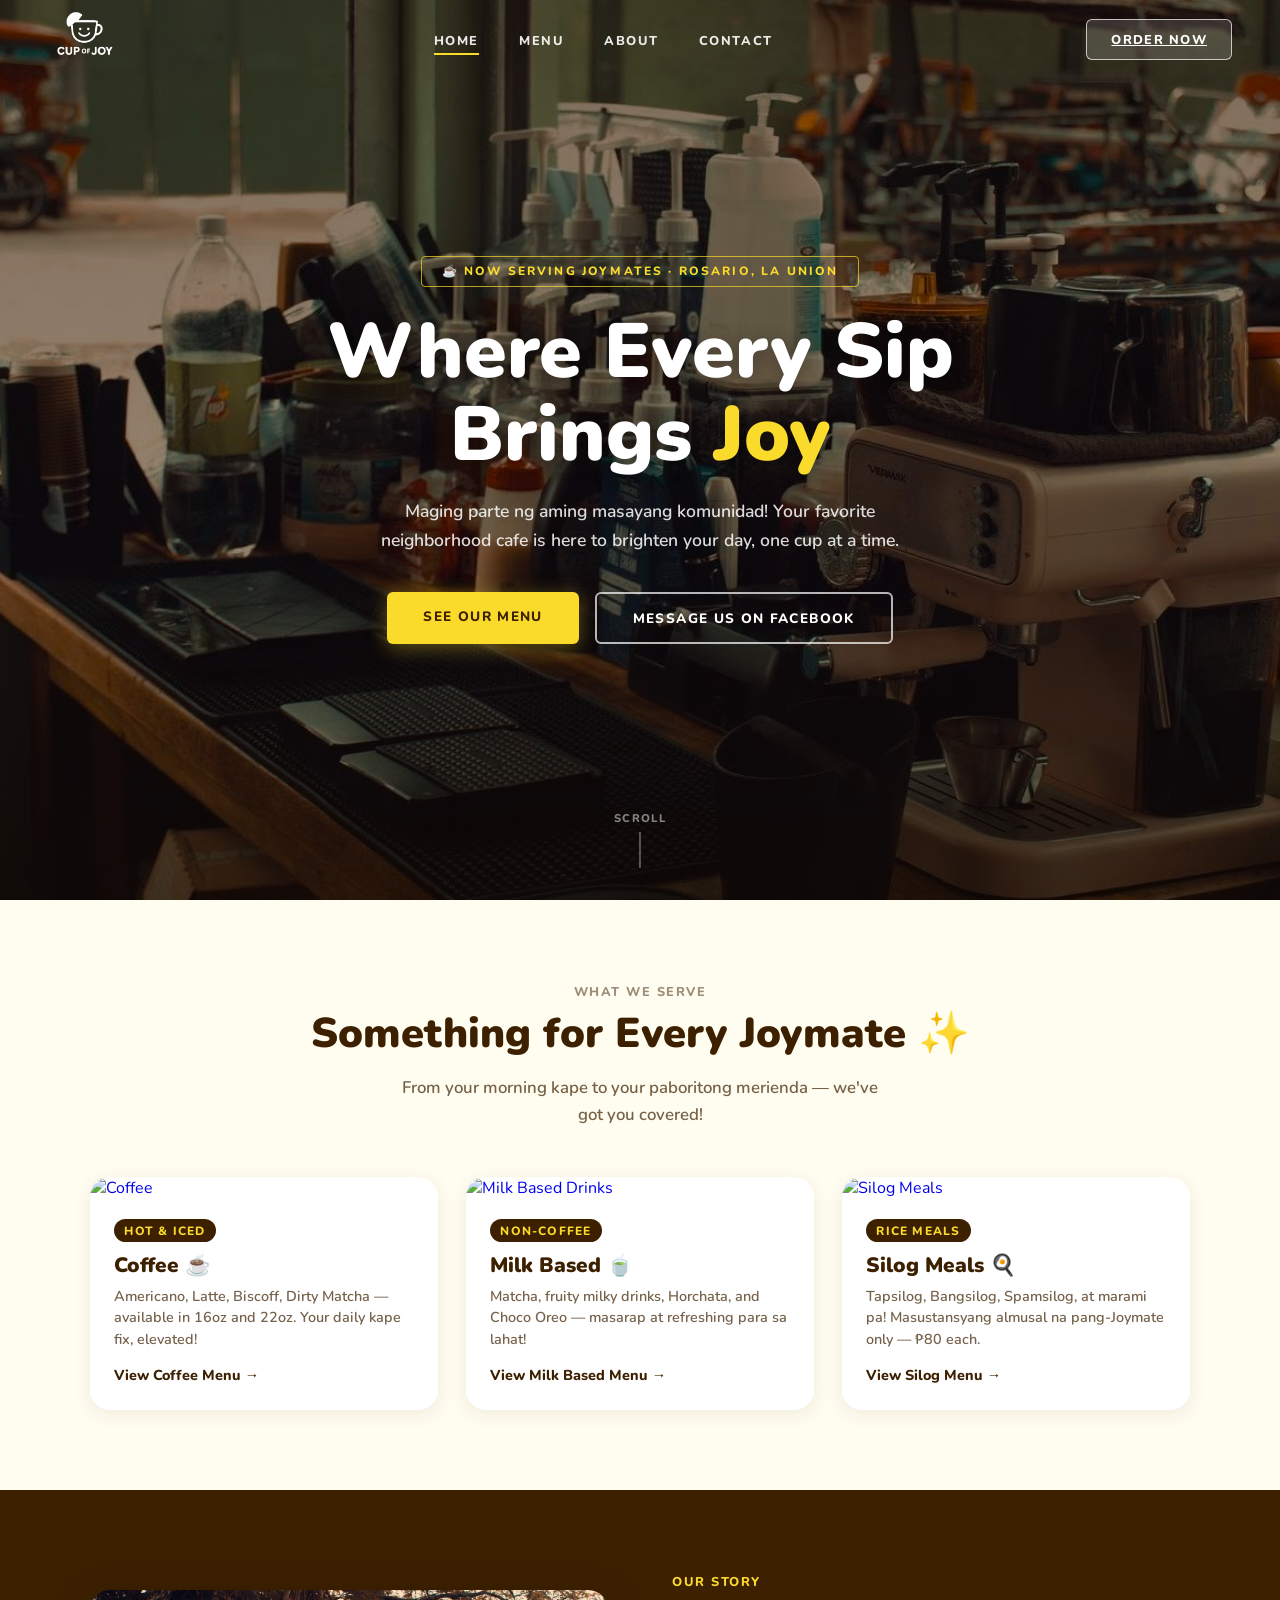
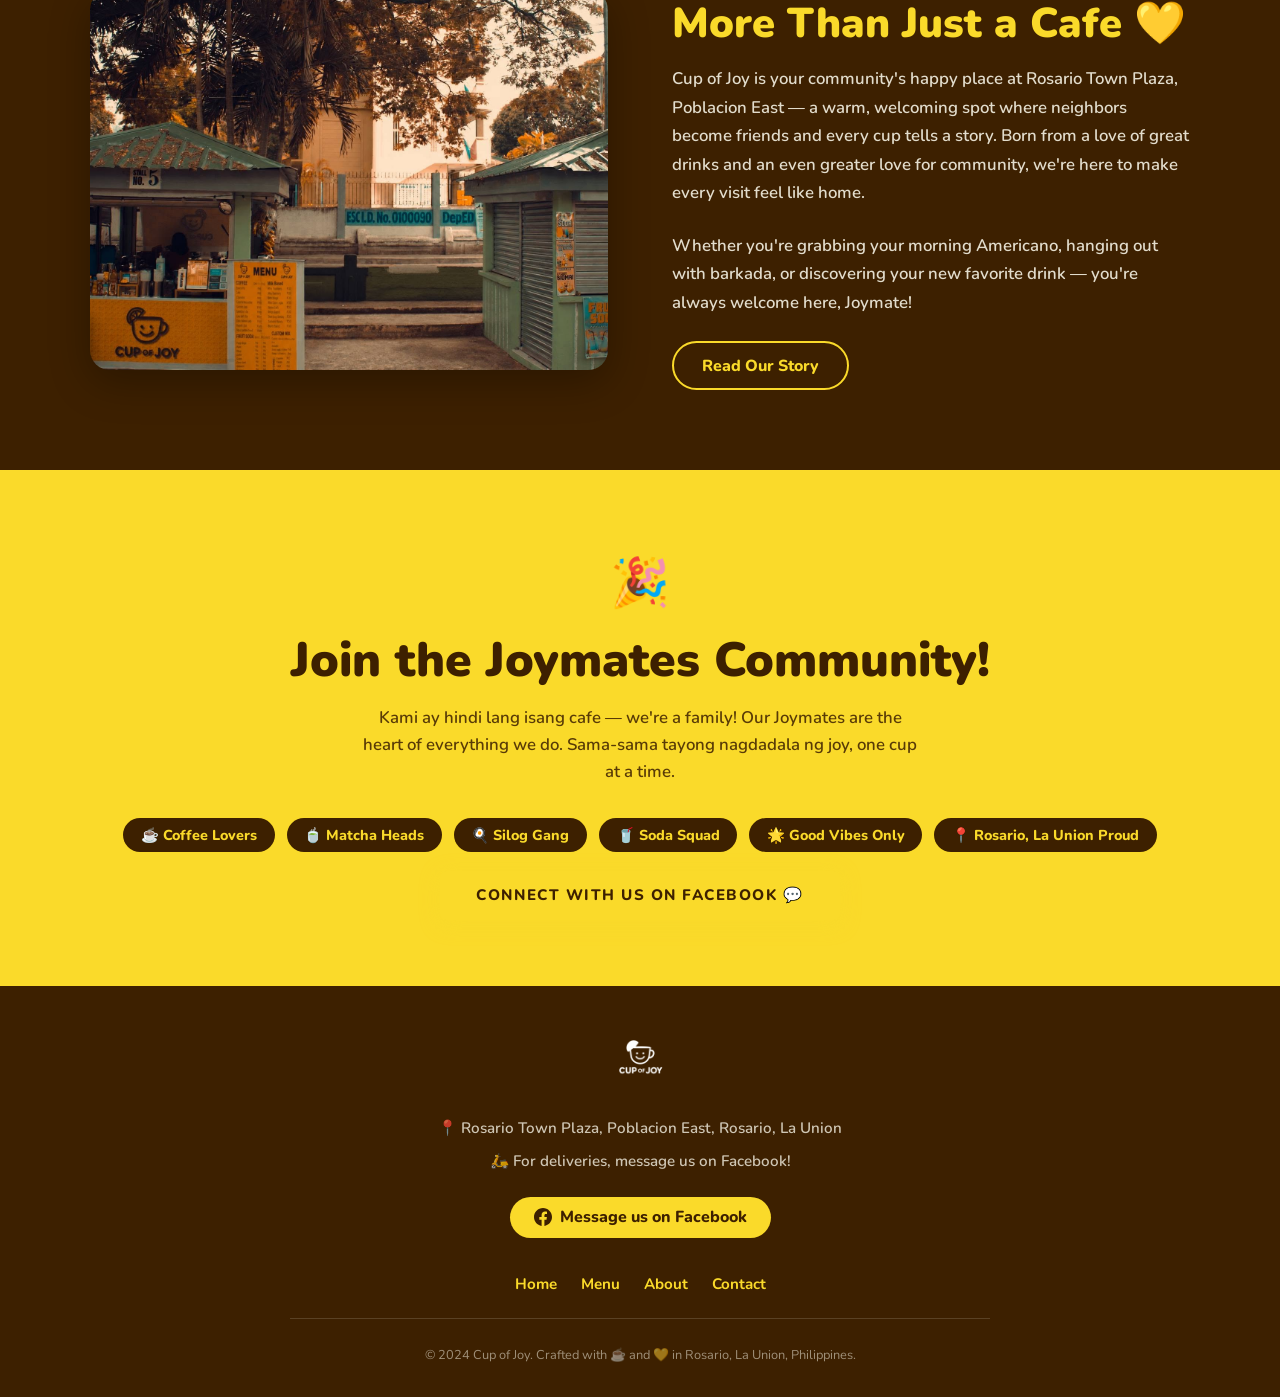
==== commit d8bdc514: "Center nav links, transparent nav on hero with scroll transition" ====
--- a/index.html
+++ b/index.html
@@ -34,14 +34,60 @@
       left: 0;
       right: 0;
       z-index: 100;
+      background: transparent;
+      border-bottom: 1px solid transparent;
+      padding: 0 3rem;
+      display: grid;
+      grid-template-columns: auto 1fr auto;
+      align-items: center;
+      height: 80px;
+      transition: background .35s ease, border-color .35s ease, box-shadow .35s ease;
+    }
+
+    nav.scrolled {
       background: rgba(255,255,255,.97);
       backdrop-filter: blur(8px);
       border-bottom: 1px solid rgba(61,32,0,.08);
-      padding: 0 3rem;
+      box-shadow: 0 2px 16px rgba(61,32,0,.08);
+    }
+
+    /* Link colors flip between white (transparent) and brown (scrolled) */
+    nav .nav-links a { color: rgba(255,255,255,.9); }
+    nav.scrolled .nav-links a { color: var(--brown); }
+    nav .nav-links a:hover { color: #fff; }
+    nav.scrolled .nav-links a:hover { color: var(--brown); }
+
+    /* Logo: invert to white when transparent, normal when scrolled */
+    .nav-logo img { filter: brightness(0) invert(1); transition: filter .35s; }
+    nav.scrolled .nav-logo img { filter: none; }
+
+    /* Order Now button */
+    nav .btn-order {
+      background: rgba(255,255,255,.15) !important;
+      border: 1.5px solid rgba(255,255,255,.7) !important;
+      color: #fff !important;
+      transition: background .35s, border-color .35s, color .35s !important;
+    }
+    nav.scrolled .btn-order {
+      background: var(--brown) !important;
+      border-color: var(--brown) !important;
+      color: var(--yellow) !important;
+    }
+
+    /* Hamburger lines: white when transparent */
+    nav .hamburger span { background: #fff; transition: background .35s; }
+    nav.scrolled .hamburger span { background: var(--brown); }
+
+    .nav-links-wrap {
+      display: flex;
+      justify-content: center;
+    }
+
+    .nav-actions {
       display: flex;
       align-items: center;
-      justify-content: space-between;
-      height: 80px;
+      gap: 1rem;
+      justify-content: flex-end;
     }
 
     .nav-logo img { height: 72px; display: block; }
@@ -556,16 +602,20 @@
   <a class="nav-logo" href="index.html">
     <img src="Logo.png" alt="Cup of Joy Logo" />
   </a>
-  <ul class="nav-links">
-    <li><a href="index.html" class="active">Home</a></li>
-    <li><a href="menu.html">Menu</a></li>
-    <li><a href="about.html">About</a></li>
-    <li><a href="contact.html">Contact</a></li>
-    <li><a href="menu.html" class="btn-order">Order Now ☕</a></li>
-  </ul>
-  <button class="hamburger" id="hamburger" aria-label="Menu">
-    <span></span><span></span><span></span>
-  </button>
+  <div class="nav-links-wrap">
+    <ul class="nav-links">
+      <li><a href="index.html" class="active">Home</a></li>
+      <li><a href="menu.html">Menu</a></li>
+      <li><a href="about.html">About</a></li>
+      <li><a href="contact.html">Contact</a></li>
+    </ul>
+  </div>
+  <div class="nav-actions">
+    <a href="menu.html" class="btn-order">Order Now</a>
+    <button class="hamburger" id="hamburger" aria-label="Menu">
+      <span></span><span></span><span></span>
+    </button>
+  </div>
 </nav>
 
 <div class="mobile-menu" id="mobileMenu">
@@ -707,15 +757,22 @@
 </footer>
 
 <script>
+  const nav = document.querySelector('nav');
   const hamburger = document.getElementById('hamburger');
   const mobileMenu = document.getElementById('mobileMenu');
+
+  // Transparent nav: add .scrolled once user scrolls past 60px
+  function updateNav() {
+    nav.classList.toggle('scrolled', window.scrollY > 60);
+  }
+  window.addEventListener('scroll', updateNav, { passive: true });
+  updateNav();
 
   hamburger.addEventListener('click', () => {
     hamburger.classList.toggle('open');
     mobileMenu.classList.toggle('open');
   });
 
-  // Close mobile menu on link click
   mobileMenu.querySelectorAll('a').forEach(link => {
     link.addEventListener('click', () => {
       hamburger.classList.remove('open');
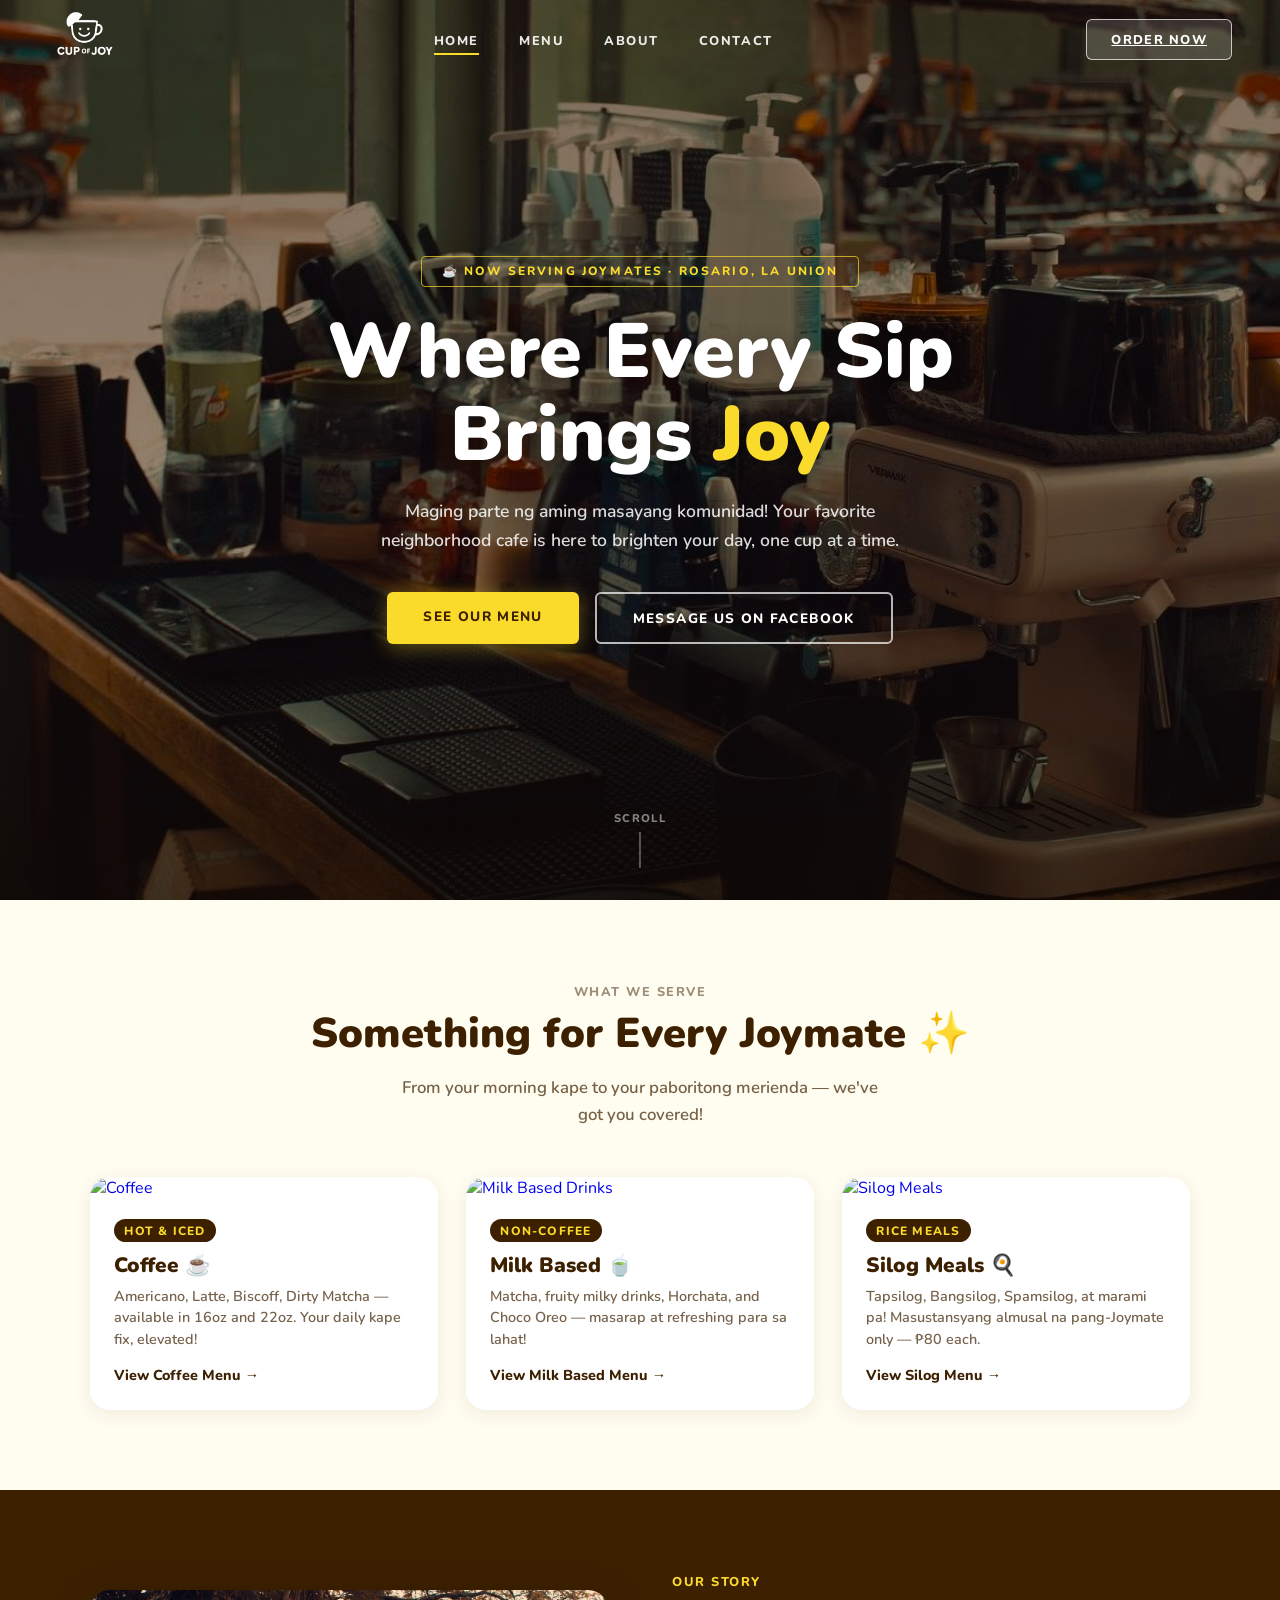
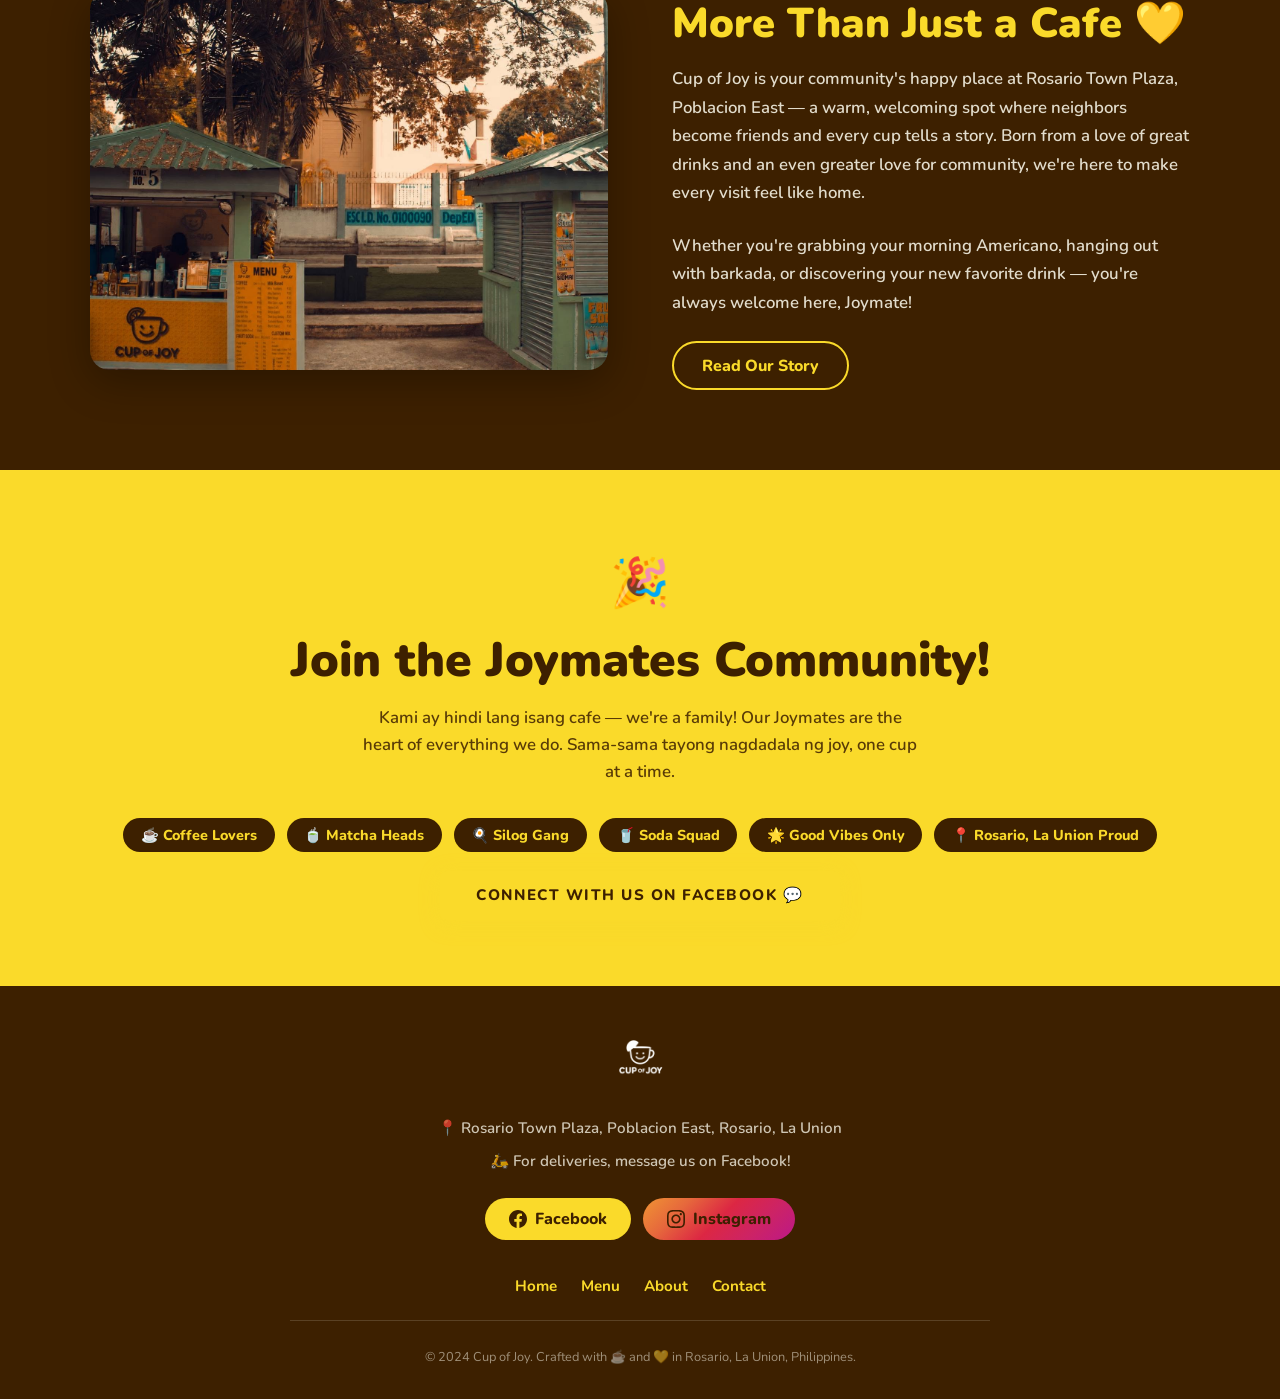
==== commit 2ae937db: "Add Instagram link to all pages (footer + contact social card)" ====
--- a/index.html
+++ b/index.html
@@ -741,10 +741,16 @@
     <img src="Logo.png" alt="Cup of Joy" style="filter:brightness(0) invert(1);" />
     <p>📍 Rosario Town Plaza, Poblacion East, Rosario, La Union</p>
     <p>🛵 For deliveries, message us on Facebook!</p>
-    <a href="https://www.facebook.com/profile.php?id=61579999162949" target="_blank" rel="noopener" class="fb-link">
-      <svg width="18" height="18" viewBox="0 0 24 24" fill="currentColor"><path d="M24 12.073c0-6.627-5.373-12-12-12s-12 5.373-12 12c0 5.99 4.388 10.954 10.125 11.854v-8.385H7.078v-3.47h3.047V9.43c0-3.007 1.792-4.669 4.533-4.669 1.312 0 2.686.235 2.686.235v2.953H15.83c-1.491 0-1.956.925-1.956 1.874v2.25h3.328l-.532 3.47h-2.796v8.385C19.612 23.027 24 18.062 24 12.073z"/></svg>
-      Message us on Facebook
-    </a>
+    <div style="display:flex;gap:.75rem;justify-content:center;flex-wrap:wrap;margin:.5rem 0;">
+      <a href="https://www.facebook.com/profile.php?id=61579999162949" target="_blank" rel="noopener" class="fb-link">
+        <svg width="18" height="18" viewBox="0 0 24 24" fill="currentColor"><path d="M24 12.073c0-6.627-5.373-12-12-12s-12 5.373-12 12c0 5.99 4.388 10.954 10.125 11.854v-8.385H7.078v-3.47h3.047V9.43c0-3.007 1.792-4.669 4.533-4.669 1.312 0 2.686.235 2.686.235v2.953H15.83c-1.491 0-1.956.925-1.956 1.874v2.25h3.328l-.532 3.47h-2.796v8.385C19.612 23.027 24 18.062 24 12.073z"/></svg>
+        Facebook
+      </a>
+      <a href="https://www.instagram.com/cupofjoy2506/" target="_blank" rel="noopener" class="fb-link" style="background:linear-gradient(135deg,#f09433,#e6683c,#dc2743,#cc2366,#bc1888);">
+        <svg width="18" height="18" viewBox="0 0 24 24" fill="currentColor"><path d="M12 2.163c3.204 0 3.584.012 4.85.07 3.252.148 4.771 1.691 4.919 4.919.058 1.265.069 1.645.069 4.849 0 3.205-.012 3.584-.069 4.849-.149 3.225-1.664 4.771-4.919 4.919-1.266.058-1.644.07-4.85.07-3.204 0-3.584-.012-4.849-.07-3.26-.149-4.771-1.699-4.919-4.92-.058-1.265-.07-1.644-.07-4.849 0-3.204.013-3.583.07-4.849.149-3.227 1.664-4.771 4.919-4.919 1.266-.057 1.645-.069 4.849-.069zm0-2.163c-3.259 0-3.667.014-4.947.072-4.358.2-6.78 2.618-6.98 6.98-.059 1.281-.073 1.689-.073 4.948 0 3.259.014 3.668.072 4.948.2 4.358 2.618 6.78 6.98 6.98 1.281.058 1.689.072 4.948.072 3.259 0 3.668-.014 4.948-.072 4.354-.2 6.782-2.618 6.979-6.98.059-1.28.073-1.689.073-4.948 0-3.259-.014-3.667-.072-4.947-.196-4.354-2.617-6.78-6.979-6.98-1.281-.059-1.69-.073-4.949-.073zm0 5.838c-3.403 0-6.162 2.759-6.162 6.162s2.759 6.163 6.162 6.163 6.162-2.759 6.162-6.163c0-3.403-2.759-6.162-6.162-6.162zm0 10.162c-2.209 0-4-1.79-4-4 0-2.209 1.791-4 4-4s4 1.791 4 4c0 2.21-1.791 4-4 4zm6.406-11.845c-.796 0-1.441.645-1.441 1.44s.645 1.44 1.441 1.44c.795 0 1.439-.645 1.439-1.44s-.644-1.44-1.439-1.44z"/></svg>
+        Instagram
+      </a>
+    </div>
     <div class="footer-links">
       <a href="index.html">Home</a>
       <a href="menu.html">Menu</a>
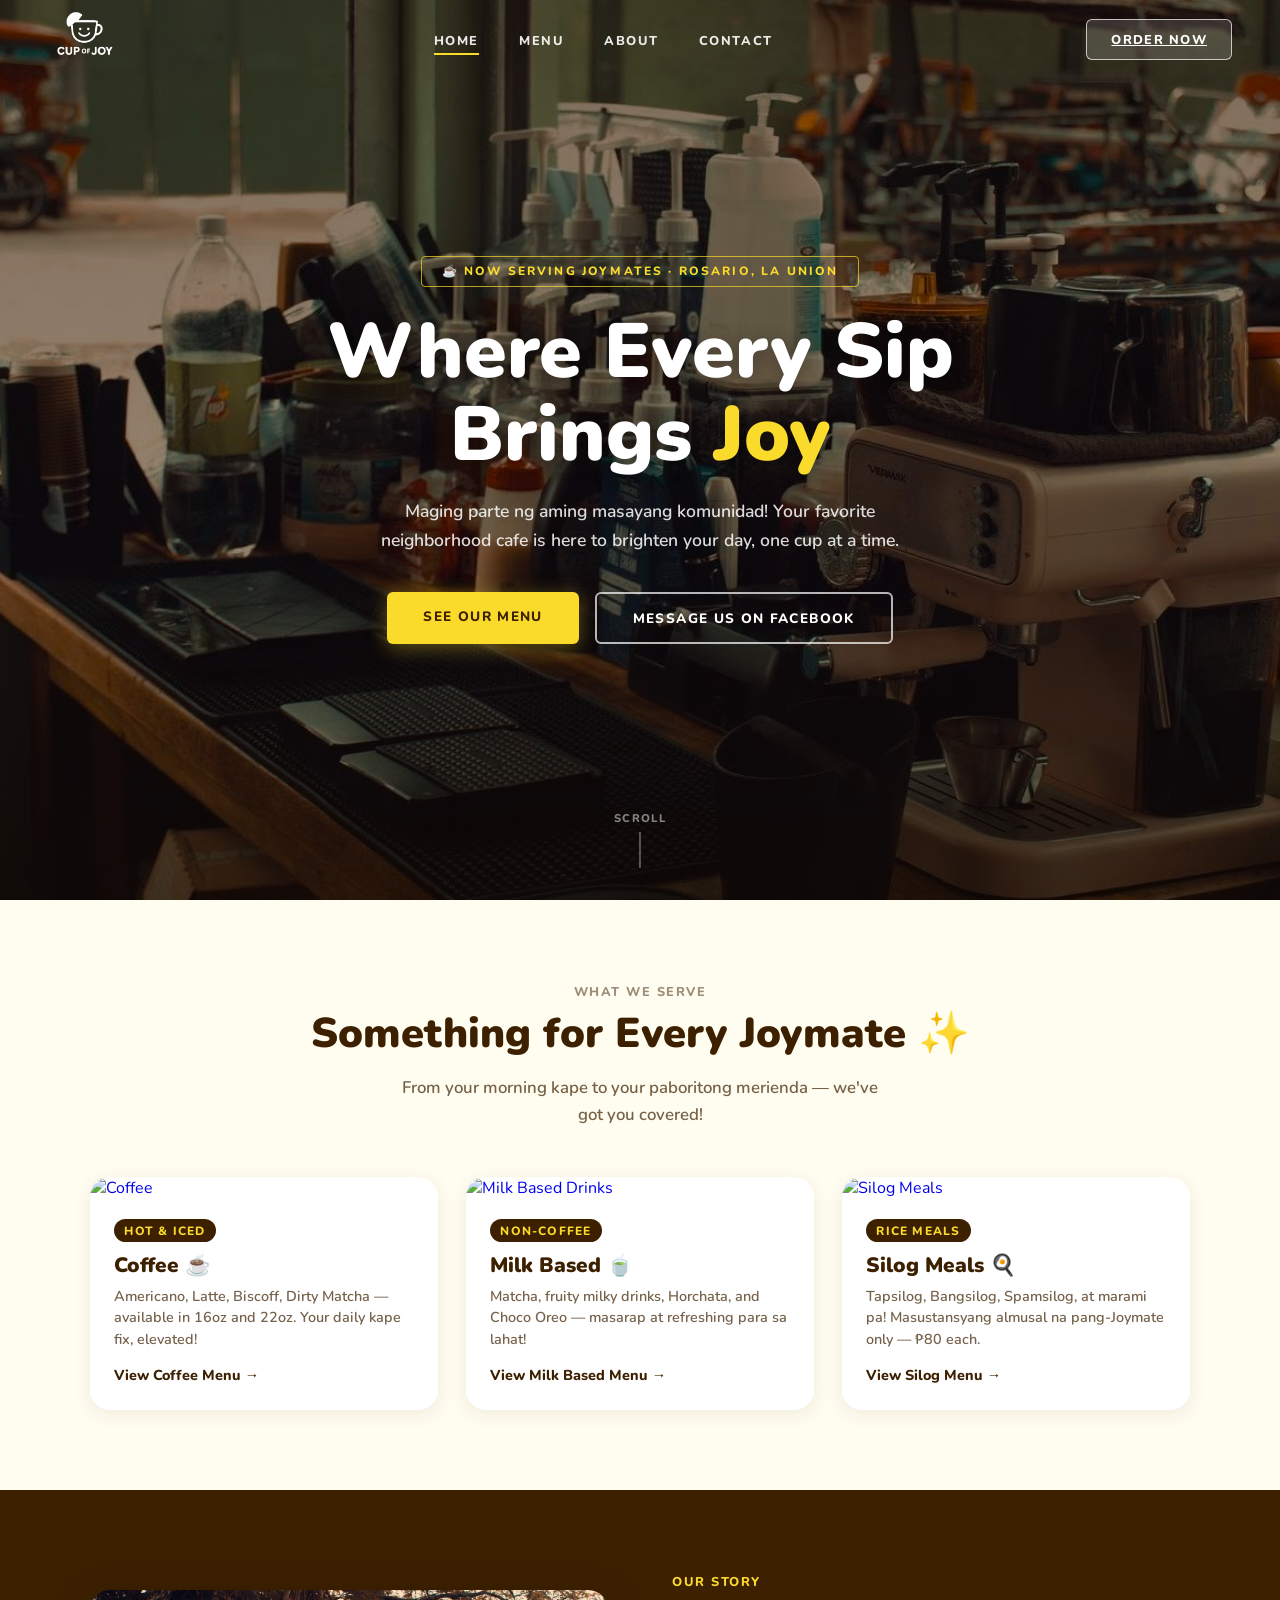
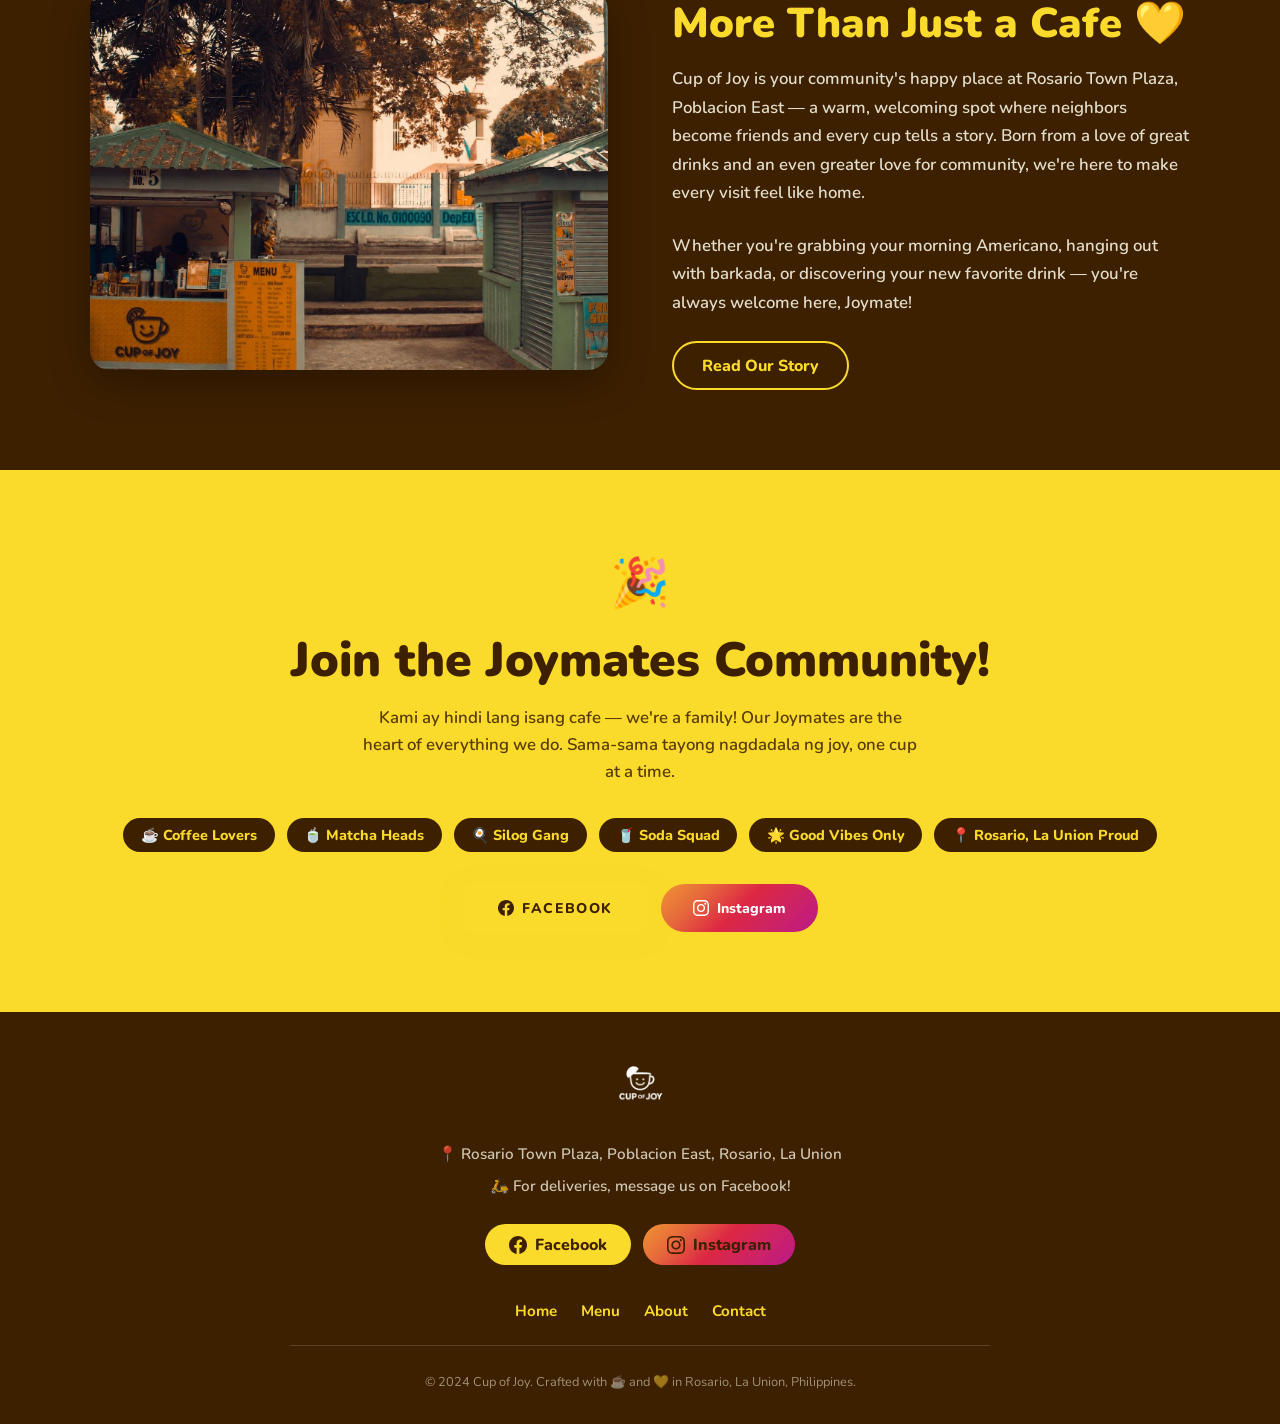
==== commit 36e20778: "Add Instagram to Joymates section, fix store hours to daily 9am-9pm" ====
--- a/index.html
+++ b/index.html
@@ -729,9 +729,16 @@
       <span>🌟 Good Vibes Only</span>
       <span>📍 Rosario, La Union Proud</span>
     </div>
-    <a href="https://www.facebook.com/profile.php?id=61579999162949" target="_blank" rel="noopener" class="cta-primary" style="font-size:.95rem;">
-      Connect with Us on Facebook 💬
-    </a>
+    <div style="display:flex;gap:.75rem;justify-content:center;flex-wrap:wrap;">
+      <a href="https://www.facebook.com/profile.php?id=61579999162949" target="_blank" rel="noopener" class="cta-primary" style="font-size:.88rem;display:inline-flex;align-items:center;gap:.5rem;">
+        <svg width="16" height="16" viewBox="0 0 24 24" fill="currentColor"><path d="M24 12.073c0-6.627-5.373-12-12-12s-12 5.373-12 12c0 5.99 4.388 10.954 10.125 11.854v-8.385H7.078v-3.47h3.047V9.43c0-3.007 1.792-4.669 4.533-4.669 1.312 0 2.686.235 2.686.235v2.953H15.83c-1.491 0-1.956.925-1.956 1.874v2.25h3.328l-.532 3.47h-2.796v8.385C19.612 23.027 24 18.062 24 12.073z"/></svg>
+        Facebook
+      </a>
+      <a href="https://www.instagram.com/cupofjoy2506/" target="_blank" rel="noopener" style="font-size:.88rem;display:inline-flex;align-items:center;gap:.5rem;background:linear-gradient(135deg,#f09433,#e6683c,#dc2743,#cc2366,#bc1888);color:#fff;text-decoration:none;font-weight:800;padding:.8rem 2rem;border-radius:50px;transition:transform .2s,opacity .2s;" onmouseover="this.style.transform='translateY(-2px)'" onmouseout="this.style.transform=''">
+        <svg width="16" height="16" viewBox="0 0 24 24" fill="currentColor"><path d="M12 2.163c3.204 0 3.584.012 4.85.07 3.252.148 4.771 1.691 4.919 4.919.058 1.265.069 1.645.069 4.849 0 3.205-.012 3.584-.069 4.849-.149 3.225-1.664 4.771-4.919 4.919-1.266.058-1.644.07-4.85.07-3.204 0-3.584-.012-4.849-.07-3.26-.149-4.771-1.699-4.919-4.92-.058-1.265-.07-1.644-.07-4.849 0-3.204.013-3.583.07-4.849.149-3.227 1.664-4.771 4.919-4.919 1.266-.057 1.645-.069 4.849-.069zm0-2.163c-3.259 0-3.667.014-4.947.072-4.358.2-6.78 2.618-6.98 6.98-.059 1.281-.073 1.689-.073 4.948 0 3.259.014 3.668.072 4.948.2 4.358 2.618 6.78 6.98 6.98 1.281.058 1.689.072 4.948.072 3.259 0 3.668-.014 4.948-.072 4.354-.2 6.782-2.618 6.979-6.98.059-1.28.073-1.689.073-4.948 0-3.259-.014-3.667-.072-4.947-.196-4.354-2.617-6.78-6.979-6.98-1.281-.059-1.69-.073-4.949-.073zm0 5.838c-3.403 0-6.162 2.759-6.162 6.162s2.759 6.163 6.162 6.163 6.162-2.759 6.162-6.163c0-3.403-2.759-6.162-6.162-6.162zm0 10.162c-2.209 0-4-1.79-4-4 0-2.209 1.791-4 4-4s4 1.791 4 4c0 2.21-1.791 4-4 4zm6.406-11.845c-.796 0-1.441.645-1.441 1.44s.645 1.44 1.441 1.44c.795 0 1.439-.645 1.439-1.44s-.644-1.44-1.439-1.44z"/></svg>
+        Instagram
+      </a>
+    </div>
   </div>
 </section>
 
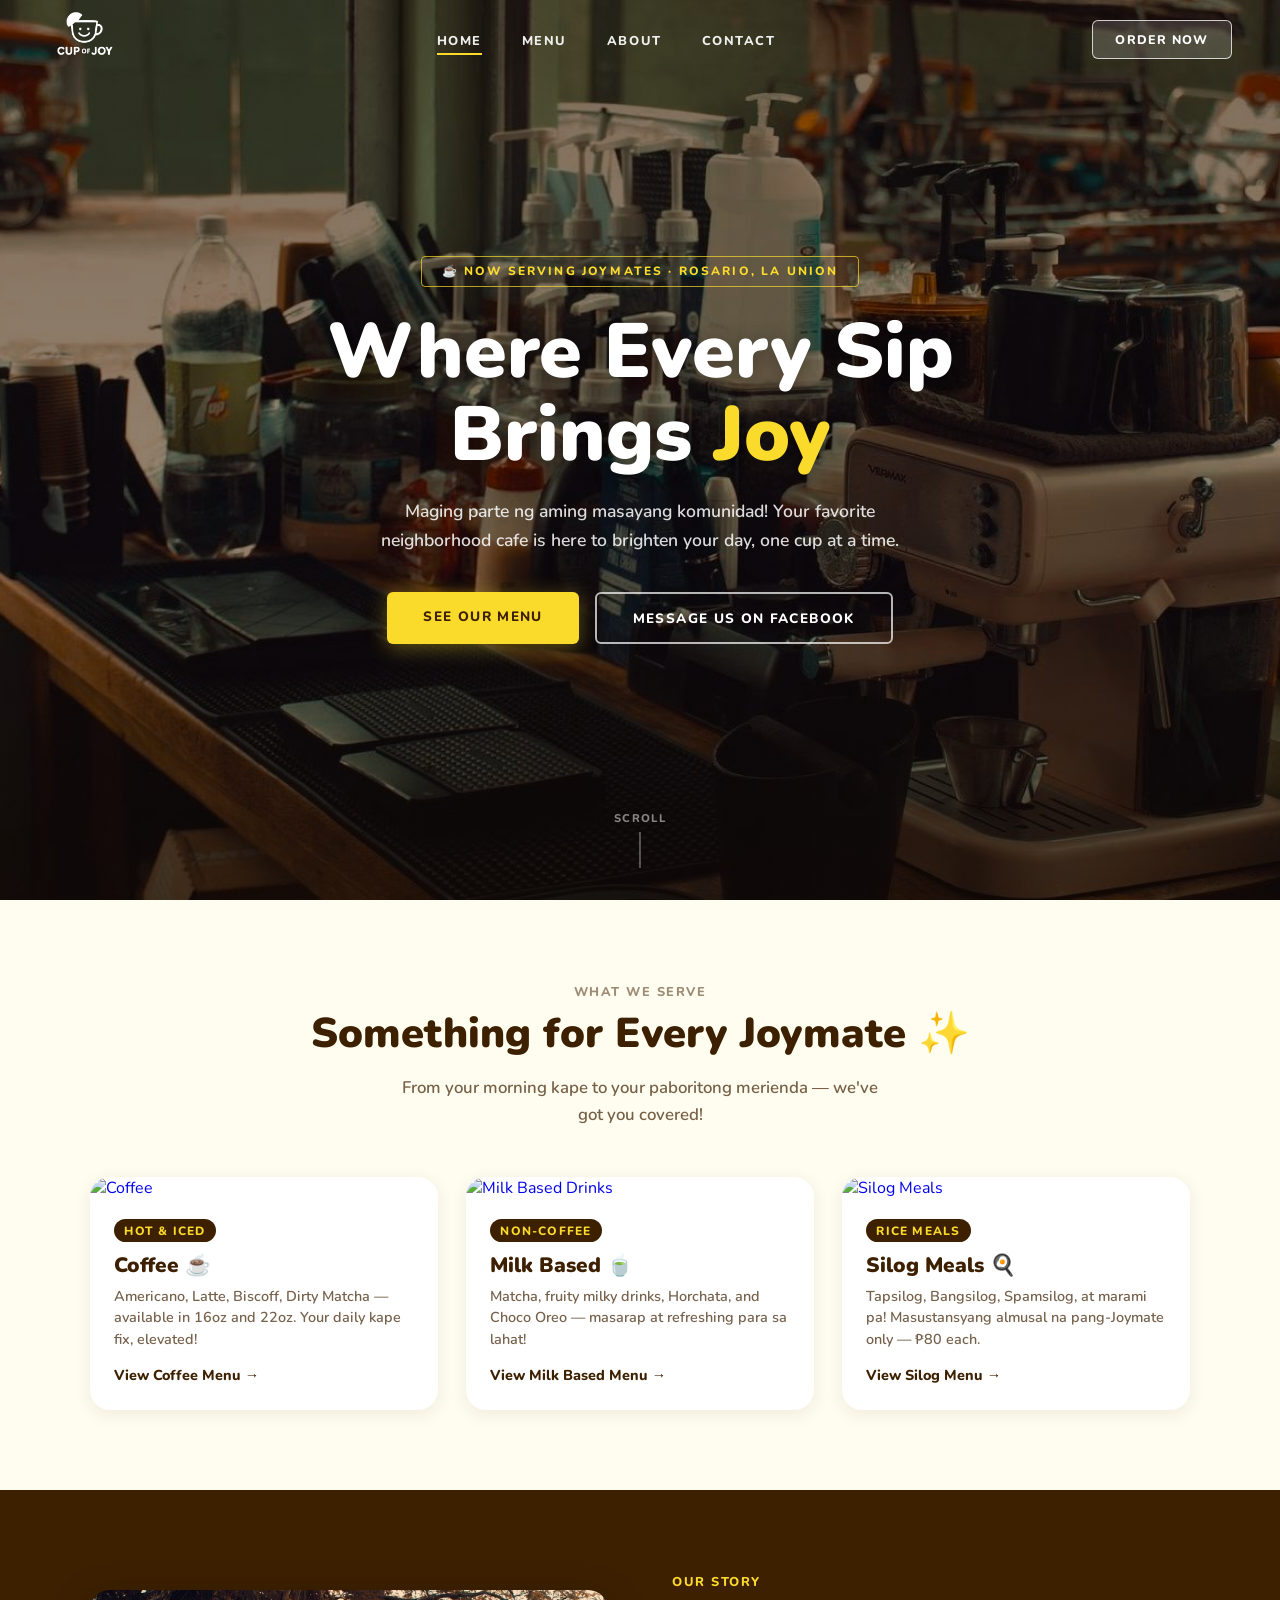
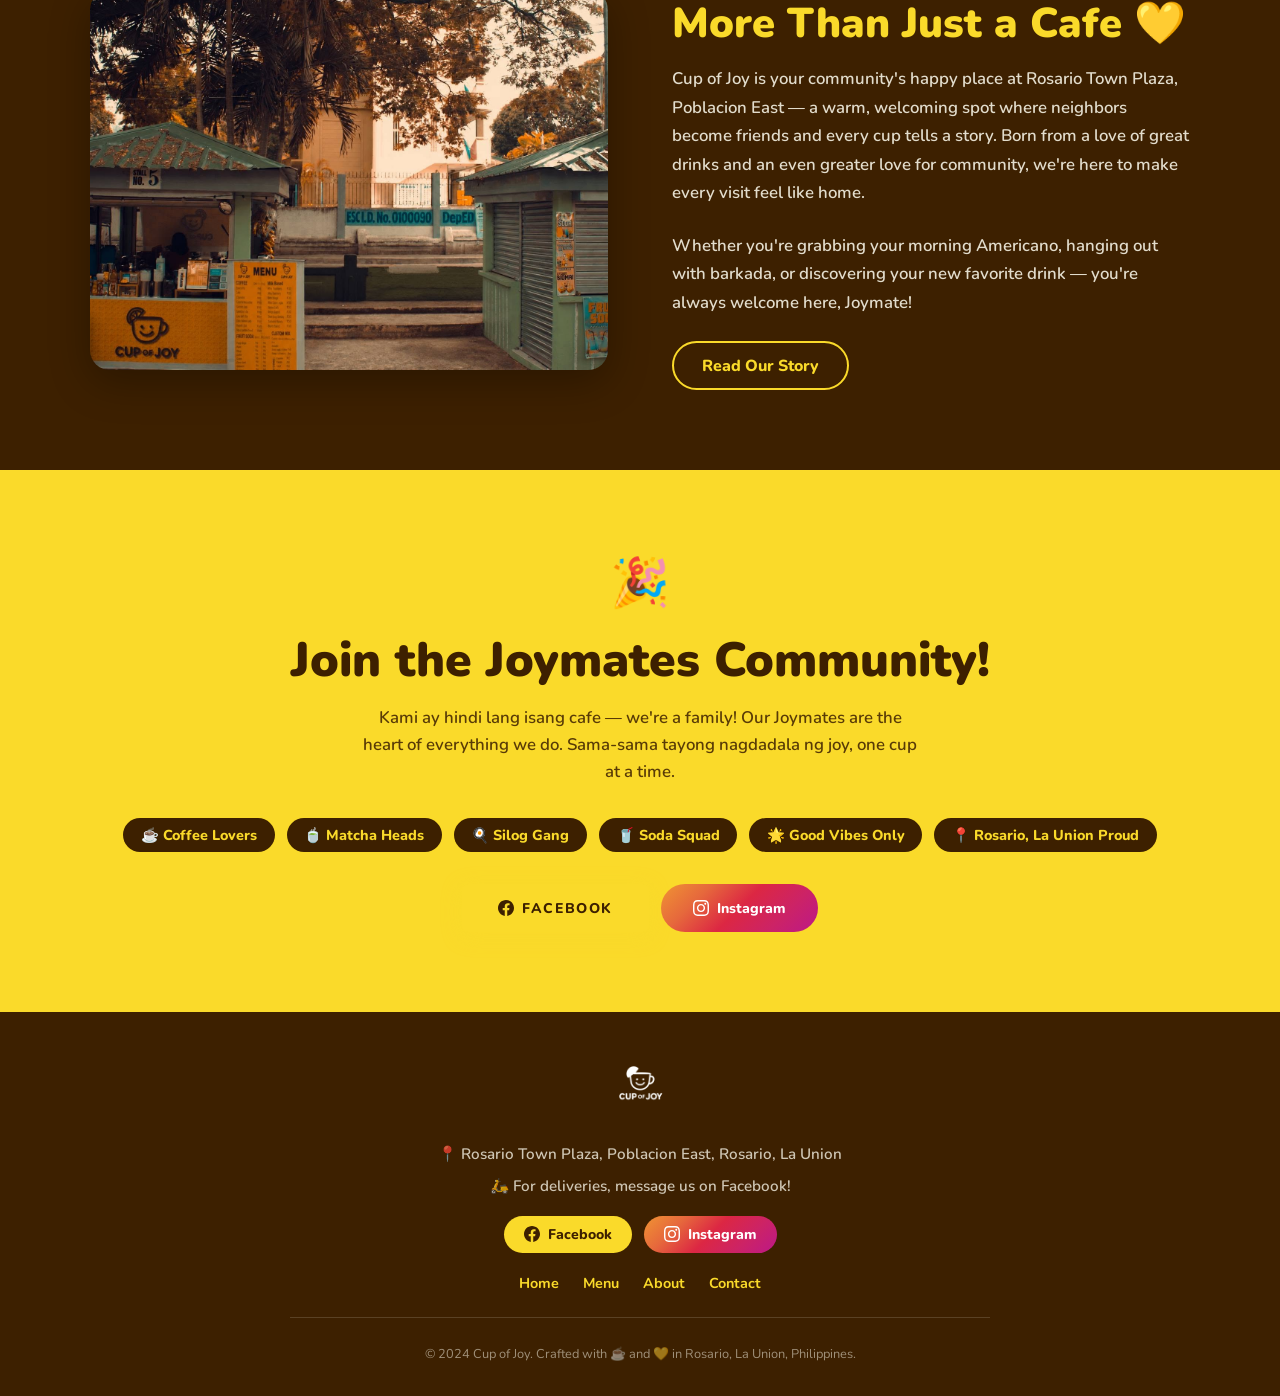
==== commit 3d5bd481: "Add uniform header/footer via shared.css + components.js - Extract nav and footer into components.js" ====
--- a/index.html
+++ b/index.html
@@ -9,198 +9,6 @@
   <link rel="preconnect" href="https://fonts.gstatic.com" crossorigin />
   <link href="https://fonts.googleapis.com/css2?family=Nunito:wght@400;600;700;800;900&display=swap" rel="stylesheet" />
   <style>
-    *, *::before, *::after { box-sizing: border-box; margin: 0; padding: 0; }
-
-    :root {
-      --yellow: #FADA2A;
-      --brown: #3D2000;
-      --cream: #FFFDF0;
-      --brown-light: #6b3a00;
-    }
-
-    html { scroll-behavior: smooth; }
-
-    body {
-      font-family: 'Nunito', sans-serif;
-      background: var(--cream);
-      color: var(--brown);
-      overflow-x: hidden;
-    }
-
-    /* ── NAV ── */
-    nav {
-      position: fixed;
-      top: 0;
-      left: 0;
-      right: 0;
-      z-index: 100;
-      background: transparent;
-      border-bottom: 1px solid transparent;
-      padding: 0 3rem;
-      display: grid;
-      grid-template-columns: auto 1fr auto;
-      align-items: center;
-      height: 80px;
-      transition: background .35s ease, border-color .35s ease, box-shadow .35s ease;
-    }
-
-    nav.scrolled {
-      background: rgba(255,255,255,.97);
-      backdrop-filter: blur(8px);
-      border-bottom: 1px solid rgba(61,32,0,.08);
-      box-shadow: 0 2px 16px rgba(61,32,0,.08);
-    }
-
-    /* Link colors flip between white (transparent) and brown (scrolled) */
-    nav .nav-links a { color: rgba(255,255,255,.9); }
-    nav.scrolled .nav-links a { color: var(--brown); }
-    nav .nav-links a:hover { color: #fff; }
-    nav.scrolled .nav-links a:hover { color: var(--brown); }
-
-    /* Logo: invert to white when transparent, normal when scrolled */
-    .nav-logo img { filter: brightness(0) invert(1); transition: filter .35s; }
-    nav.scrolled .nav-logo img { filter: none; }
-
-    /* Order Now button */
-    nav .btn-order {
-      background: rgba(255,255,255,.15) !important;
-      border: 1.5px solid rgba(255,255,255,.7) !important;
-      color: #fff !important;
-      transition: background .35s, border-color .35s, color .35s !important;
-    }
-    nav.scrolled .btn-order {
-      background: var(--brown) !important;
-      border-color: var(--brown) !important;
-      color: var(--yellow) !important;
-    }
-
-    /* Hamburger lines: white when transparent */
-    nav .hamburger span { background: #fff; transition: background .35s; }
-    nav.scrolled .hamburger span { background: var(--brown); }
-
-    .nav-links-wrap {
-      display: flex;
-      justify-content: center;
-    }
-
-    .nav-actions {
-      display: flex;
-      align-items: center;
-      gap: 1rem;
-      justify-content: flex-end;
-    }
-
-    .nav-logo img { height: 72px; display: block; }
-
-    .nav-links {
-      display: flex;
-      align-items: center;
-      gap: 2.5rem;
-      list-style: none;
-    }
-
-    .nav-links a {
-      text-decoration: none;
-      font-weight: 800;
-      color: var(--brown);
-      font-size: .8rem;
-      letter-spacing: .12em;
-      text-transform: uppercase;
-      transition: color .2s;
-      position: relative;
-      padding-bottom: 3px;
-    }
-
-    .nav-links a::after {
-      content: '';
-      position: absolute;
-      bottom: -2px;
-      left: 0;
-      width: 0;
-      height: 2px;
-      background: var(--yellow);
-      transition: width .25s;
-    }
-
-    .nav-links a:hover::after,
-    .nav-links a.active::after { width: 100%; }
-
-    .nav-links a:hover { color: var(--brown); }
-
-    .btn-order {
-      background: var(--brown) !important;
-      color: var(--yellow) !important;
-      padding: .65rem 1.5rem !important;
-      border-radius: 6px !important;
-      font-weight: 800 !important;
-      font-size: .8rem !important;
-      letter-spacing: .1em !important;
-      text-transform: uppercase !important;
-      transition: background .2s, transform .15s !important;
-    }
-
-    .btn-order::after { display: none !important; }
-    .btn-order:hover { background: var(--brown-light) !important; transform: translateY(-1px) !important; }
-
-    .hamburger {
-      display: none;
-      flex-direction: column;
-      gap: 5px;
-      cursor: pointer;
-      padding: 4px;
-      background: none;
-      border: none;
-    }
-
-    .hamburger span {
-      display: block;
-      width: 26px;
-      height: 2.5px;
-      background: var(--brown);
-      border-radius: 3px;
-      transition: all .3s;
-    }
-
-    .hamburger.open span:nth-child(1) { transform: translateY(7.5px) rotate(45deg); }
-    .hamburger.open span:nth-child(2) { opacity: 0; }
-    .hamburger.open span:nth-child(3) { transform: translateY(-7.5px) rotate(-45deg); }
-
-    .mobile-menu {
-      display: none;
-      flex-direction: column;
-      background: #fff;
-      position: fixed;
-      top: 80px;
-      left: 0;
-      width: 100%;
-      padding: 1rem 1.5rem 1.5rem;
-      box-shadow: 0 8px 24px rgba(61,32,0,.12);
-      gap: .75rem;
-      z-index: 99;
-    }
-
-    .mobile-menu.open { display: flex; }
-    .mobile-menu a {
-      text-decoration: none;
-      font-weight: 800;
-      color: var(--brown);
-      font-size: .9rem;
-      letter-spacing: .1em;
-      text-transform: uppercase;
-      padding: .5rem 0;
-      border-bottom: 1px solid #f0e8d0;
-    }
-    .mobile-menu .btn-order {
-      text-align: center;
-      background: var(--brown) !important;
-      color: var(--yellow) !important;
-      padding: .65rem 1.25rem !important;
-      border-radius: 6px !important;
-      margin-top: .25rem;
-      border-bottom: none !important;
-      letter-spacing: .1em !important;
-    }
-
     /* ── HERO ── */
     .hero {
       position: relative;
@@ -520,70 +328,8 @@
       border-radius: 50px;
     }
 
-    /* ── FOOTER ── */
-    footer {
-      background: var(--brown);
-      color: var(--cream);
-      padding: 3rem 1.5rem 2rem;
-      text-align: center;
-    }
-
-    .footer-inner { max-width: 700px; margin: 0 auto; }
-
-    footer img { height: 56px; margin-bottom: 1.25rem; }
-
-    footer p {
-      font-size: .95rem;
-      opacity: .75;
-      line-height: 1.7;
-      font-weight: 600;
-      margin-bottom: .4rem;
-    }
-
-    .footer-links {
-      display: flex;
-      gap: 1.5rem;
-      justify-content: center;
-      margin: 1.25rem 0;
-      flex-wrap: wrap;
-    }
-
-    .footer-links a {
-      color: var(--yellow);
-      text-decoration: none;
-      font-weight: 700;
-      font-size: .95rem;
-      transition: opacity .2s;
-    }
-
-    .footer-links a:hover { opacity: .75; }
-
-    .fb-link {
-      display: inline-flex;
-      align-items: center;
-      gap: .5rem;
-      background: var(--yellow);
-      color: var(--brown);
-      font-weight: 800;
-      text-decoration: none;
-      padding: .6rem 1.5rem;
-      border-radius: 50px;
-      margin: 1rem 0;
-      transition: transform .2s, opacity .2s;
-    }
-
-    .fb-link:hover { transform: scale(1.04); opacity: .9; }
-
-    footer hr { border: none; border-top: 1px solid rgba(255,253,240,.15); margin: 1.5rem 0; }
-
-    footer small { font-size: .8rem; opacity: .5; }
-
     /* ── RESPONSIVE ── */
     @media (max-width: 768px) {
-      nav { padding: 0 1.25rem; height: 70px; }
-      .nav-logo img { height: 54px; }
-      .nav-links { display: none; }
-      .hamburger { display: flex; }
       .hero { min-height: 100svh; }
       .hero h1 { font-size: 2.4rem; }
       .hero p { font-size: 1rem; }
@@ -594,37 +340,9 @@
       section { padding: 3.5rem 1.25rem; }
     }
   </style>
+  <link rel="stylesheet" href="shared.css" />
 </head>
-<body>
-
-<!-- NAV -->
-<nav>
-  <a class="nav-logo" href="index.html">
-    <img src="Logo.png" alt="Cup of Joy Logo" />
-  </a>
-  <div class="nav-links-wrap">
-    <ul class="nav-links">
-      <li><a href="index.html" class="active">Home</a></li>
-      <li><a href="menu.html">Menu</a></li>
-      <li><a href="about.html">About</a></li>
-      <li><a href="contact.html">Contact</a></li>
-    </ul>
-  </div>
-  <div class="nav-actions">
-    <a href="menu.html" class="btn-order">Order Now</a>
-    <button class="hamburger" id="hamburger" aria-label="Menu">
-      <span></span><span></span><span></span>
-    </button>
-  </div>
-</nav>
-
-<div class="mobile-menu" id="mobileMenu">
-  <a href="index.html">Home</a>
-  <a href="menu.html">Menu</a>
-  <a href="about.html">About</a>
-  <a href="contact.html">Contact</a>
-  <a href="menu.html" class="btn-order">Order Now ☕</a>
-</div>
+<body data-hero="true">
 
 <!-- HERO -->
 <section class="hero">
@@ -742,56 +460,6 @@
   </div>
 </section>
 
-<!-- FOOTER -->
-<footer>
-  <div class="footer-inner">
-    <img src="Logo.png" alt="Cup of Joy" style="filter:brightness(0) invert(1);" />
-    <p>📍 Rosario Town Plaza, Poblacion East, Rosario, La Union</p>
-    <p>🛵 For deliveries, message us on Facebook!</p>
-    <div style="display:flex;gap:.75rem;justify-content:center;flex-wrap:wrap;margin:.5rem 0;">
-      <a href="https://www.facebook.com/profile.php?id=61579999162949" target="_blank" rel="noopener" class="fb-link">
-        <svg width="18" height="18" viewBox="0 0 24 24" fill="currentColor"><path d="M24 12.073c0-6.627-5.373-12-12-12s-12 5.373-12 12c0 5.99 4.388 10.954 10.125 11.854v-8.385H7.078v-3.47h3.047V9.43c0-3.007 1.792-4.669 4.533-4.669 1.312 0 2.686.235 2.686.235v2.953H15.83c-1.491 0-1.956.925-1.956 1.874v2.25h3.328l-.532 3.47h-2.796v8.385C19.612 23.027 24 18.062 24 12.073z"/></svg>
-        Facebook
-      </a>
-      <a href="https://www.instagram.com/cupofjoy2506/" target="_blank" rel="noopener" class="fb-link" style="background:linear-gradient(135deg,#f09433,#e6683c,#dc2743,#cc2366,#bc1888);">
-        <svg width="18" height="18" viewBox="0 0 24 24" fill="currentColor"><path d="M12 2.163c3.204 0 3.584.012 4.85.07 3.252.148 4.771 1.691 4.919 4.919.058 1.265.069 1.645.069 4.849 0 3.205-.012 3.584-.069 4.849-.149 3.225-1.664 4.771-4.919 4.919-1.266.058-1.644.07-4.85.07-3.204 0-3.584-.012-4.849-.07-3.26-.149-4.771-1.699-4.919-4.92-.058-1.265-.07-1.644-.07-4.849 0-3.204.013-3.583.07-4.849.149-3.227 1.664-4.771 4.919-4.919 1.266-.057 1.645-.069 4.849-.069zm0-2.163c-3.259 0-3.667.014-4.947.072-4.358.2-6.78 2.618-6.98 6.98-.059 1.281-.073 1.689-.073 4.948 0 3.259.014 3.668.072 4.948.2 4.358 2.618 6.78 6.98 6.98 1.281.058 1.689.072 4.948.072 3.259 0 3.668-.014 4.948-.072 4.354-.2 6.782-2.618 6.979-6.98.059-1.28.073-1.689.073-4.948 0-3.259-.014-3.667-.072-4.947-.196-4.354-2.617-6.78-6.979-6.98-1.281-.059-1.69-.073-4.949-.073zm0 5.838c-3.403 0-6.162 2.759-6.162 6.162s2.759 6.163 6.162 6.163 6.162-2.759 6.162-6.163c0-3.403-2.759-6.162-6.162-6.162zm0 10.162c-2.209 0-4-1.79-4-4 0-2.209 1.791-4 4-4s4 1.791 4 4c0 2.21-1.791 4-4 4zm6.406-11.845c-.796 0-1.441.645-1.441 1.44s.645 1.44 1.441 1.44c.795 0 1.439-.645 1.439-1.44s-.644-1.44-1.439-1.44z"/></svg>
-        Instagram
-      </a>
-    </div>
-    <div class="footer-links">
-      <a href="index.html">Home</a>
-      <a href="menu.html">Menu</a>
-      <a href="about.html">About</a>
-      <a href="contact.html">Contact</a>
-    </div>
-    <hr />
-    <small>© 2024 Cup of Joy. Crafted with ☕ and 💛 in Rosario, La Union, Philippines.</small>
-  </div>
-</footer>
-
-<script>
-  const nav = document.querySelector('nav');
-  const hamburger = document.getElementById('hamburger');
-  const mobileMenu = document.getElementById('mobileMenu');
-
-  // Transparent nav: add .scrolled once user scrolls past 60px
-  function updateNav() {
-    nav.classList.toggle('scrolled', window.scrollY > 60);
-  }
-  window.addEventListener('scroll', updateNav, { passive: true });
-  updateNav();
-
-  hamburger.addEventListener('click', () => {
-    hamburger.classList.toggle('open');
-    mobileMenu.classList.toggle('open');
-  });
-
-  mobileMenu.querySelectorAll('a').forEach(link => {
-    link.addEventListener('click', () => {
-      hamburger.classList.remove('open');
-      mobileMenu.classList.remove('open');
-    });
-  });
-</script>
+<script src="components.js"></script>
 </body>
 </html>
--- a/shared.css
+++ b/shared.css
@@ -0,0 +1,266 @@
+/* ── SHARED: Cup of Joy — Nav + Footer ── */
+
+*, *::before, *::after { box-sizing: border-box; margin: 0; padding: 0; }
+
+:root {
+  --yellow: #FADA2A;
+  --brown: #3D2000;
+  --cream: #FFFDF0;
+  --brown-light: #6b3a00;
+  --nav-h: 80px;
+}
+
+html { scroll-behavior: smooth; }
+
+body {
+  font-family: 'Nunito', sans-serif;
+  background: var(--cream);
+  color: var(--brown);
+  overflow-x: hidden;
+}
+
+/* ── NAV ── */
+nav {
+  position: fixed;
+  top: 0; left: 0; right: 0;
+  z-index: 200;
+  background: transparent;
+  border-bottom: 1px solid transparent;
+  padding: 0 3rem;
+  display: grid;
+  grid-template-columns: auto 1fr auto;
+  align-items: center;
+  height: var(--nav-h);
+  transition: background .35s, border-color .35s, box-shadow .35s;
+}
+
+nav.scrolled {
+  background: rgba(255,255,255,.97);
+  backdrop-filter: blur(8px);
+  -webkit-backdrop-filter: blur(8px);
+  border-bottom: 1px solid rgba(61,32,0,.08);
+  box-shadow: 0 2px 16px rgba(61,32,0,.08);
+}
+
+/* Logo */
+.nav-logo img {
+  height: 72px;
+  display: block;
+  filter: brightness(0) invert(1);
+  transition: filter .35s;
+}
+nav.scrolled .nav-logo img { filter: none; }
+
+/* Links wrapper — centred */
+.nav-links-wrap { display: flex; justify-content: center; }
+
+.nav-links {
+  display: flex;
+  align-items: center;
+  gap: 2.5rem;
+  list-style: none;
+}
+
+.nav-links a {
+  text-decoration: none;
+  font-weight: 800;
+  color: rgba(255,255,255,.92);
+  font-size: .8rem;
+  letter-spacing: .12em;
+  text-transform: uppercase;
+  position: relative;
+  padding-bottom: 3px;
+  transition: color .25s;
+}
+
+nav.scrolled .nav-links a { color: var(--brown); }
+
+.nav-links a::after {
+  content: '';
+  position: absolute;
+  bottom: -2px; left: 0;
+  width: 0; height: 2px;
+  background: var(--yellow);
+  transition: width .25s;
+}
+
+.nav-links a:hover::after,
+.nav-links a.active::after { width: 100%; }
+
+/* Right-side actions */
+.nav-actions {
+  display: flex;
+  align-items: center;
+  gap: 1rem;
+  justify-content: flex-end;
+}
+
+/* Order Now button */
+.btn-order {
+  background: rgba(255,255,255,.15) !important;
+  border: 1.5px solid rgba(255,255,255,.75) !important;
+  color: #fff !important;
+  text-decoration: none;
+  font-family: 'Nunito', sans-serif;
+  font-weight: 800;
+  font-size: .78rem;
+  letter-spacing: .1em;
+  text-transform: uppercase;
+  padding: .6rem 1.4rem;
+  border-radius: 6px;
+  transition: background .35s, border-color .35s, color .35s, transform .15s;
+  white-space: nowrap;
+}
+
+nav.scrolled .btn-order {
+  background: var(--brown) !important;
+  border-color: var(--brown) !important;
+  color: var(--yellow) !important;
+}
+
+.btn-order:hover { transform: translateY(-1px); opacity: .9; }
+
+/* Hamburger */
+.hamburger {
+  display: none;
+  flex-direction: column;
+  gap: 5px;
+  cursor: pointer;
+  padding: 4px;
+  background: none;
+  border: none;
+}
+
+.hamburger span {
+  display: block;
+  width: 26px; height: 2.5px;
+  background: #fff;
+  border-radius: 3px;
+  transition: background .35s, transform .3s, opacity .3s;
+}
+
+nav.scrolled .hamburger span { background: var(--brown); }
+
+.hamburger.open span:nth-child(1) { transform: translateY(7.5px) rotate(45deg); }
+.hamburger.open span:nth-child(2) { opacity: 0; }
+.hamburger.open span:nth-child(3) { transform: translateY(-7.5px) rotate(-45deg); }
+
+/* Mobile menu */
+.mobile-menu {
+  display: none;
+  flex-direction: column;
+  background: #fff;
+  position: fixed;
+  top: var(--nav-h);
+  left: 0; width: 100%;
+  padding: 1rem 1.5rem 1.5rem;
+  box-shadow: 0 8px 24px rgba(61,32,0,.12);
+  gap: .75rem;
+  z-index: 199;
+}
+
+.mobile-menu.open { display: flex; }
+
+.mobile-menu a {
+  text-decoration: none;
+  font-weight: 800;
+  color: var(--brown);
+  font-size: .9rem;
+  letter-spacing: .1em;
+  text-transform: uppercase;
+  padding: .5rem 0;
+  border-bottom: 1px solid #f0e8d0;
+}
+
+.mobile-menu .btn-order {
+  text-align: center;
+  background: var(--brown) !important;
+  border-color: var(--brown) !important;
+  color: var(--yellow) !important;
+  margin-top: .25rem;
+  border-bottom: none !important;
+  display: block;
+  padding: .65rem 1.25rem !important;
+}
+
+/* ── FOOTER ── */
+footer {
+  background: var(--brown);
+  color: var(--cream);
+  padding: 3rem 1.5rem 2rem;
+  text-align: center;
+}
+
+.footer-inner { max-width: 700px; margin: 0 auto; }
+
+footer img { height: 56px; margin-bottom: 1.25rem; }
+
+footer p {
+  font-size: .95rem;
+  opacity: .75;
+  line-height: 1.7;
+  font-weight: 600;
+  margin-bottom: .4rem;
+}
+
+.footer-socials {
+  display: flex;
+  gap: .75rem;
+  justify-content: center;
+  flex-wrap: wrap;
+  margin: 1rem 0;
+}
+
+.social-btn {
+  display: inline-flex;
+  align-items: center;
+  gap: .5rem;
+  color: var(--brown);
+  font-family: 'Nunito', sans-serif;
+  font-weight: 800;
+  font-size: .88rem;
+  text-decoration: none;
+  padding: .55rem 1.25rem;
+  border-radius: 50px;
+  transition: transform .2s, opacity .2s;
+}
+
+.social-btn:hover { transform: scale(1.04); opacity: .9; }
+.social-btn.fb { background: var(--yellow); }
+.social-btn.ig { background: linear-gradient(135deg,#f09433,#e6683c,#dc2743,#cc2366,#bc1888); color: #fff; }
+
+.footer-links {
+  display: flex;
+  gap: 1.5rem;
+  justify-content: center;
+  margin: 1.25rem 0;
+  flex-wrap: wrap;
+}
+
+.footer-links a {
+  color: var(--yellow);
+  text-decoration: none;
+  font-weight: 700;
+  font-size: .9rem;
+  transition: opacity .2s;
+}
+
+.footer-links a:hover { opacity: .7; }
+
+footer hr {
+  border: none;
+  border-top: 1px solid rgba(255,253,240,.15);
+  margin: 1.5rem 0;
+}
+
+footer small { font-size: .8rem; opacity: .5; }
+
+/* ── RESPONSIVE ── */
+@media (max-width: 768px) {
+  nav { padding: 0 1.25rem; height: 70px; }
+  :root { --nav-h: 70px; }
+  .nav-logo img { height: 54px; }
+  .nav-links-wrap { display: none; }
+  .nav-actions .btn-order { display: none; }
+  .hamburger { display: flex; }
+}
